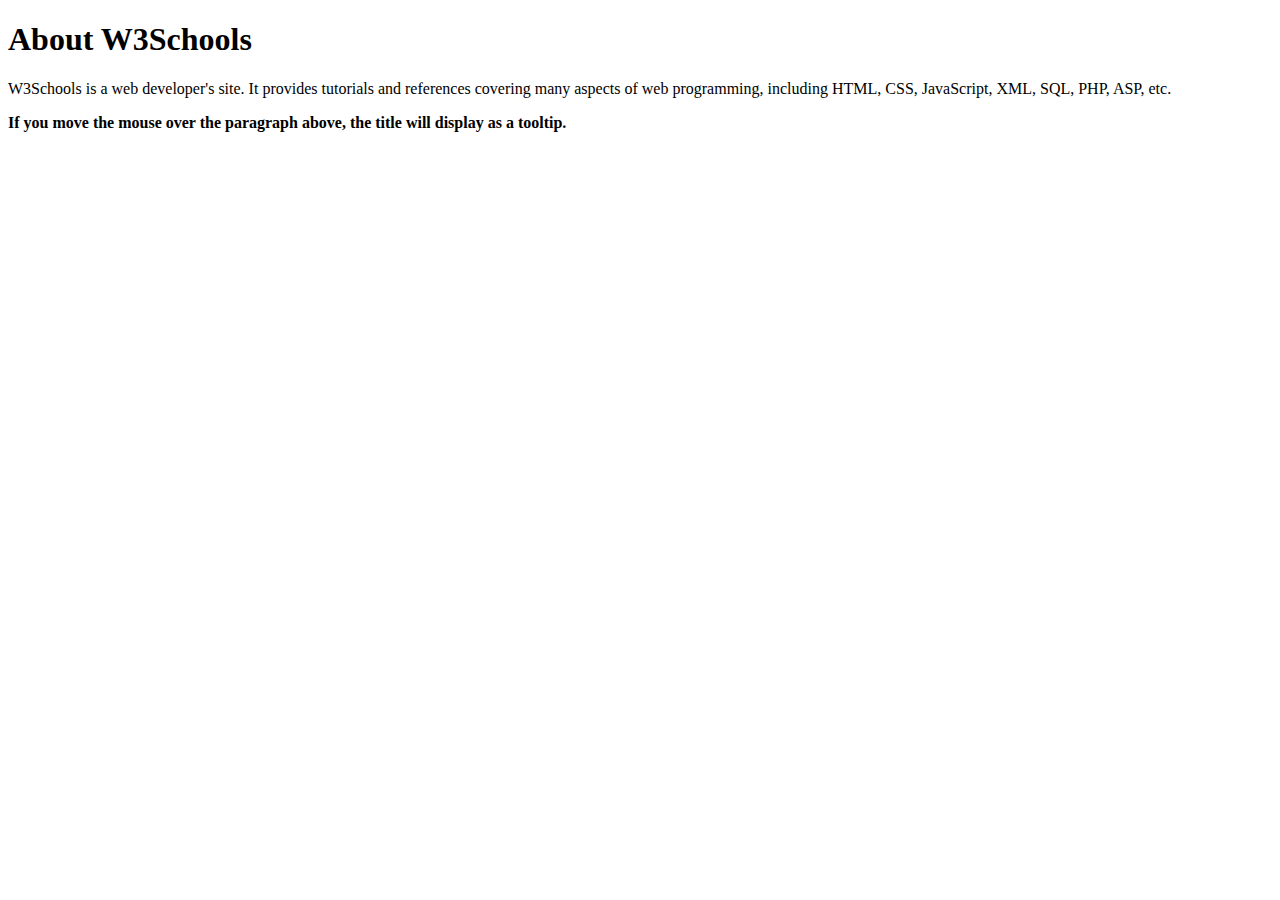
==== src/main/webapp/index.html @ 938dbd83 "first commit" ====
<!DOCTYPE html>
<html>
<body>

<h1>About W3Schools</h1>

<p title="About W3Schools">
W3Schools is a web developer's site.
It provides tutorials and references covering
many aspects of web programming,
including HTML, CSS, JavaScript, XML, SQL, PHP, ASP, etc.
</p>

<p><b>
If you move the mouse over the paragraph above,
the title will display as a tooltip.
</b></p>

</body>
</html>
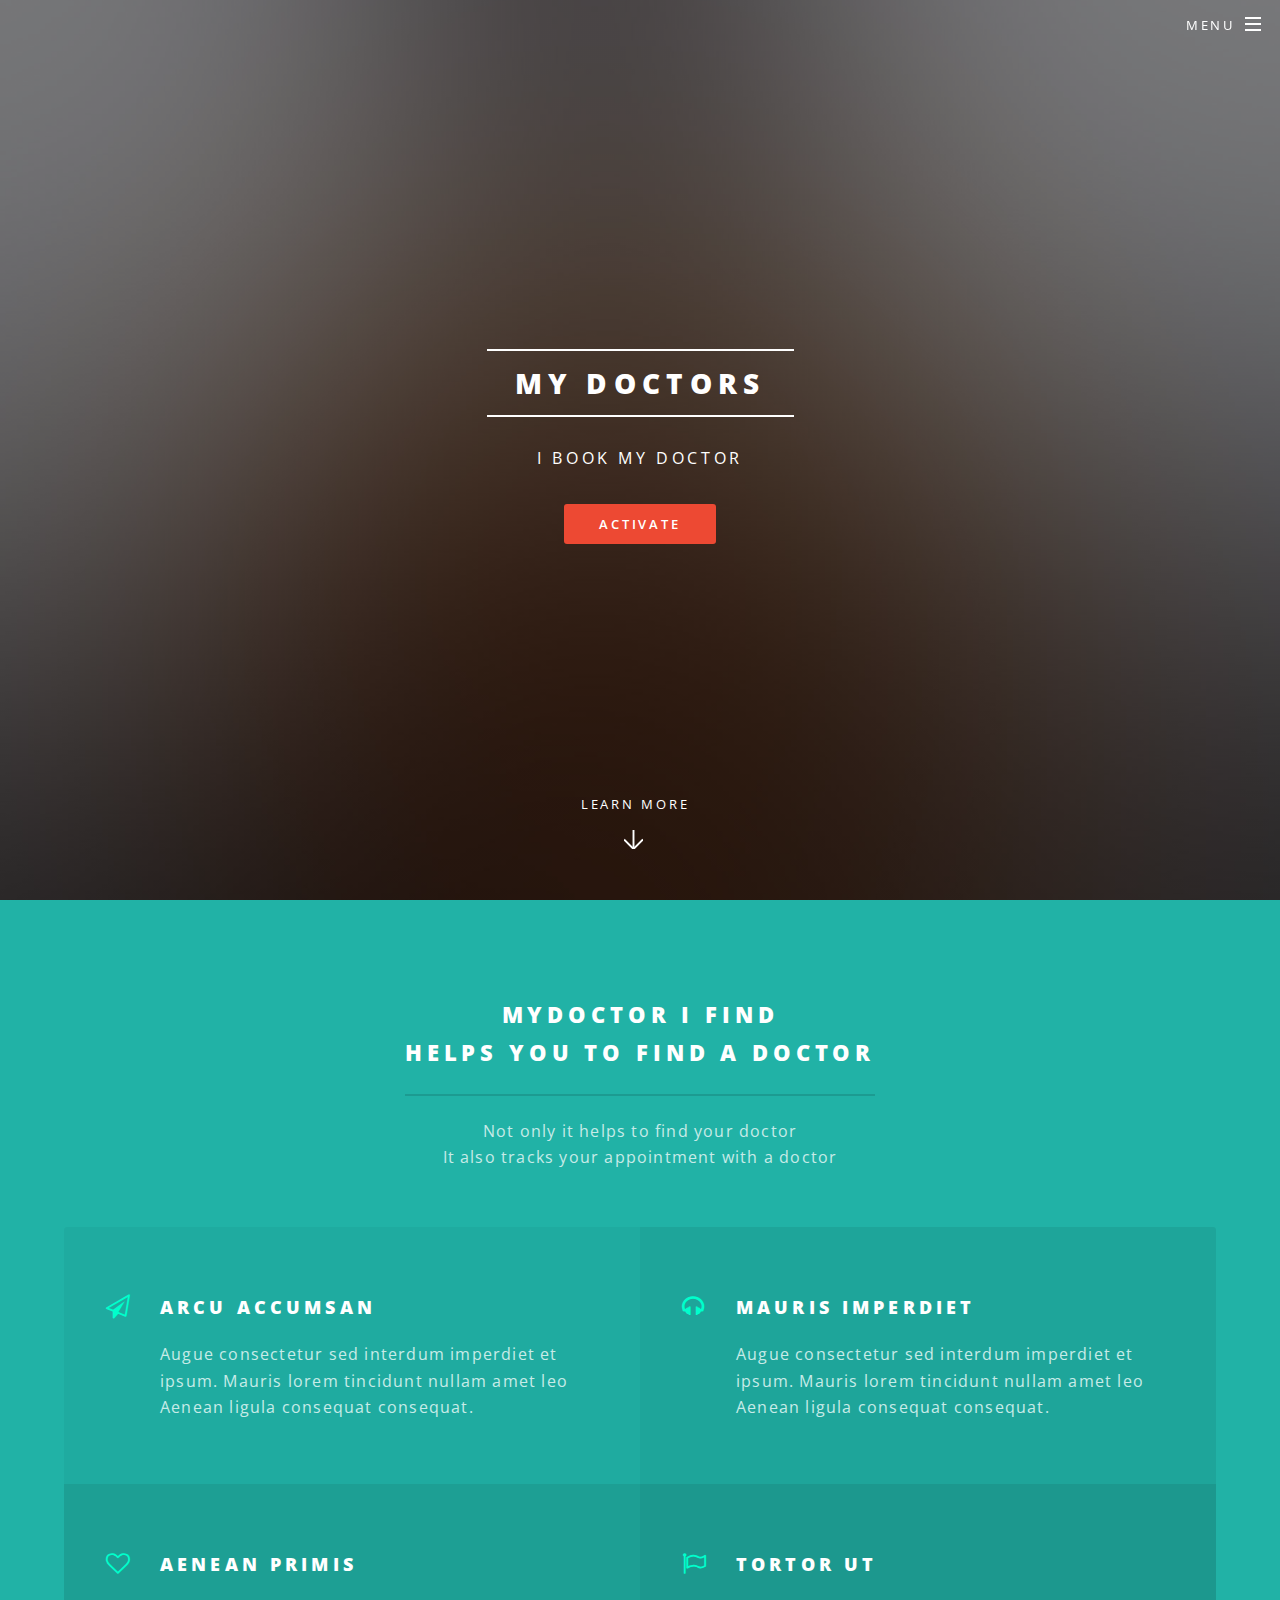
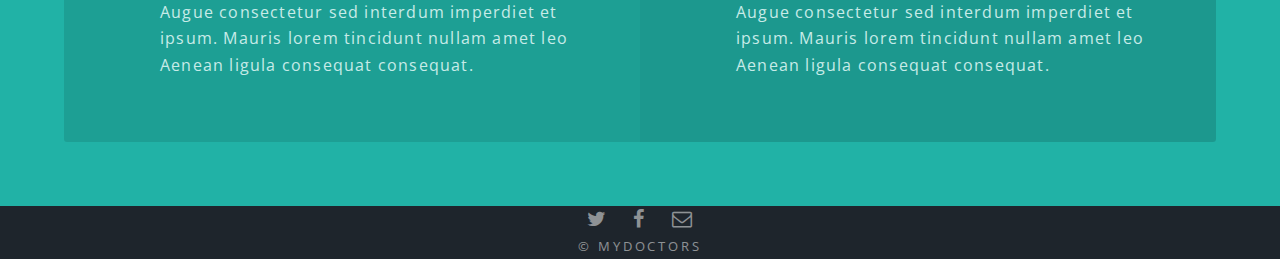
==== commit 202319b3: "new branch with static material" ====
--- a/src/main/webapp/index.html
+++ b/src/main/webapp/index.html
@@ -1,20 +1,110 @@
-<!DOCTYPE html>
+<!DOCTYPE HTML>
+<!--
+	Spectral by HTML5 UP
+	html5up.net | @n33co
+	Free for personal and commercial use under the CCA 3.0 license (html5up.net/license)
+-->
 <html>
-<body>
+	<head>
+		<title>My Doctor</title>
+		<meta charset="utf-8" />
+		<meta name="viewport" content="width=device-width, initial-scale=1" />
+		<!--[if lte IE 8]><script src="assets/js/ie/html5shiv.js"></script><![endif]-->
+		<link rel="stylesheet" href="assets/css/main.css" />
+		<!--[if lte IE 8]><link rel="stylesheet" href="assets/css/ie8.css" /><![endif]-->
+		<!--[if lte IE 9]><link rel="stylesheet" href="assets/css/ie9.css" /><![endif]-->
+	</head>
+	<body class="landing">
 
-<h1>About W3Schools</h1>
+		<!-- Page Wrapper -->
+			<div id="page-wrapper">
 
-<p title="About W3Schools">
-W3Schools is a web developer's site.
-It provides tutorials and references covering
-many aspects of web programming,
-including HTML, CSS, JavaScript, XML, SQL, PHP, ASP, etc.
-</p>
+				<!-- Header -->
+					<header id="header" class="alt">
+						<h1><a href="index.html">My Doctors</a></h1>
+						<nav id="nav">
+							<ul>
+								<li class="special">
+									<a href="#menu" class="menuToggle"><span>Menu</span></a>
+									<div id="menu">
+										<ul>
+											<li><a href="index.html">Home</a></li>
+											<li><a href="generic.html">Generic</a></li>
+											<li><a href="elements.html">Elements</a></li>
+											<li><a href="signup.html">Sign Up</a></li>
+											<li><a href="#">Log In</a></li>
+										</ul>
+									</div>
+								</li>
+							</ul>
+						</nav>
+					</header>
 
-<p><b>
-If you move the mouse over the paragraph above,
-the title will display as a tooltip.
-</b></p>
+				<!-- Banner -->
+					<section id="banner">
+						<div class="inner">
+							<h2>My Doctors</h2>
+							<p>I Book my doctor<br/>
+							</p>
+							<ul class="actions">
+								<li><a href="#" class="button special">Activate</a></li>
+							</ul>
+						</div>
+						<a href="#one" class="more scrolly">Learn More</a>
+					</section>
 
-</body>
+				<!-- One -->
+					<section id="one" class="wrapper style1 special">
+						<div class="inner">
+							<header class="major">
+								<h2>MyDoctor I find<br />
+								Helps you to find a doctor</h2>
+								<p>Not only it helps to find your doctor<br />
+								It also tracks your appointment with a doctor</p>
+							</header>
+							<ul class="features">
+								<li class="icon fa-paper-plane-o">
+									<h3>Arcu accumsan</h3>
+									<p>Augue consectetur sed interdum imperdiet et ipsum. Mauris lorem tincidunt nullam amet leo Aenean ligula consequat consequat.</p>
+								</li>
+								<li class="icon fa-headphones">
+									<h3>Mauris Imperdiet</h3>
+									<p>Augue consectetur sed interdum imperdiet et ipsum. Mauris lorem tincidunt nullam amet leo Aenean ligula consequat consequat.</p>
+								</li>
+								<li class="icon fa-heart-o">
+									<h3>Aenean Primis</h3>
+									<p>Augue consectetur sed interdum imperdiet et ipsum. Mauris lorem tincidunt nullam amet leo Aenean ligula consequat consequat.</p>
+								</li>
+								<li class="icon fa-flag-o">
+									<h3>Tortor Ut</h3>
+									<p>Augue consectetur sed interdum imperdiet et ipsum. Mauris lorem tincidunt nullam amet leo Aenean ligula consequat consequat.</p>
+								</li>
+							</ul>
+						</div>
+					</section>
+
+				<!-- Footer -->
+					<footer id="footer">
+						<ul class="icons">
+							<li><a href="#" class="icon fa-twitter"><span class="label">Twitter</span></a></li>
+							<li><a href="#" class="icon fa-facebook"><span class="label">Facebook</span></a></li>
+							<li><a href="#" class="icon fa-envelope-o"><span class="label">Email</span></a></li>
+						</ul>
+						<ul class="copyright">
+							<li>&copy; MyDoctors</li>
+						</ul>
+					</footer>
+
+			</div>
+
+		<!-- Scripts -->
+			<script src="assets/js/jquery.min.js"></script>
+			<script src="assets/js/jquery.scrollex.min.js"></script>
+			<script src="assets/js/jquery.scrolly.min.js"></script>
+			<script src="assets/js/skel.min.js"></script>
+			<script src="assets/js/util.js"></script>
+			<!--[if lte IE 8]><script src="assets/js/ie/respond.min.js"></script><![endif]-->
+			<script src="assets/js/main.js"></script>
+
+	</body>
 </html>--- a/src/main/webapp/assets/css/main.css
+++ b/src/main/webapp/assets/css/main.css
@@ -0,0 +1,3814 @@
+@import url(font-awesome.min.css);
+@import url("http://fonts.googleapis.com/css?family=Open+Sans:400,400italic,600,600italic,800,800italic");
+
+/*
+	Spectral by HTML5 UP
+	html5up.net | @n33co
+	Free for personal and commercial use under the CCA 3.0 license (html5up.net/license)
+*/
+
+/* Reset */
+
+	html, body, div, span, applet, object, iframe, h1, h2, h3, h4, h5, h6, p, blockquote, pre, a, abbr, acronym, address, big, cite, code, del, dfn, em, img, ins, kbd, q, s, samp, small, strike, strong, sub, sup, tt, var, b, u, i, center, dl, dt, dd, ol, ul, li, fieldset, form, label, legend, table, caption, tbody, tfoot, thead, tr, th, td, article, aside, canvas, details, embed, figure, figcaption, footer, header, hgroup, menu, nav, output, ruby, section, summary, time, mark, audio, video {
+		margin: 0;
+		padding: 0;
+		border: 0;
+		font-size: 100%;
+		font: inherit;
+		vertical-align: baseline;
+	}
+
+	article, aside, details, figcaption, figure, footer, header, hgroup, menu, nav, section {
+		display: block;
+	}
+
+	body {
+		line-height: 1;
+	}
+
+	ol, ul {
+		list-style: none;
+	}
+
+	blockquote, q {
+		quotes: none;
+	}
+
+	blockquote:before, blockquote:after, q:before, q:after {
+		content: '';
+		content: none;
+	}
+
+	table {
+		border-collapse: collapse;
+		border-spacing: 0;
+	}
+
+	body {
+		-webkit-text-size-adjust: none;
+	}
+
+/* Box Model */
+
+	*, *:before, *:after {
+		-moz-box-sizing: border-box;
+		-webkit-box-sizing: border-box;
+		box-sizing: border-box;
+	}
+
+/* Grid */
+
+	.row {
+		border-bottom: solid 1px transparent;
+		-moz-box-sizing: border-box;
+		-webkit-box-sizing: border-box;
+		box-sizing: border-box;
+	}
+
+	.row > * {
+		float: left;
+		-moz-box-sizing: border-box;
+		-webkit-box-sizing: border-box;
+		box-sizing: border-box;
+	}
+
+	.row:after, .row:before {
+		content: '';
+		display: block;
+		clear: both;
+		height: 0;
+	}
+
+	.row.uniform > * > :first-child {
+		margin-top: 0;
+	}
+
+	.row.uniform > * > :last-child {
+		margin-bottom: 0;
+	}
+
+	.row.\30 \25 > * {
+		padding: 0 0 0 0em;
+	}
+
+	.row.\30 \25 {
+		margin: 0 0 -1px 0em;
+	}
+
+	.row.uniform.\30 \25 > * {
+		padding: 0em 0 0 0em;
+	}
+
+	.row.uniform.\30 \25 {
+		margin: 0em 0 -1px 0em;
+	}
+
+	.row > * {
+		padding: 0 0 0 1.5em;
+	}
+
+	.row {
+		margin: 0 0 -1px -1.5em;
+	}
+
+	.row.uniform > * {
+		padding: 1.5em 0 0 1.5em;
+	}
+
+	.row.uniform {
+		margin: -1.5em 0 -1px -1.5em;
+	}
+
+	.row.\32 00\25 > * {
+		padding: 0 0 0 3em;
+	}
+
+	.row.\32 00\25 {
+		margin: 0 0 -1px -3em;
+	}
+
+	.row.uniform.\32 00\25 > * {
+		padding: 3em 0 0 3em;
+	}
+
+	.row.uniform.\32 00\25 {
+		margin: -3em 0 -1px -3em;
+	}
+
+	.row.\31 50\25 > * {
+		padding: 0 0 0 2.25em;
+	}
+
+	.row.\31 50\25 {
+		margin: 0 0 -1px -2.25em;
+	}
+
+	.row.uniform.\31 50\25 > * {
+		padding: 2.25em 0 0 2.25em;
+	}
+
+	.row.uniform.\31 50\25 {
+		margin: -2.25em 0 -1px -2.25em;
+	}
+
+	.row.\35 0\25 > * {
+		padding: 0 0 0 0.75em;
+	}
+
+	.row.\35 0\25 {
+		margin: 0 0 -1px -0.75em;
+	}
+
+	.row.uniform.\35 0\25 > * {
+		padding: 0.75em 0 0 0.75em;
+	}
+
+	.row.uniform.\35 0\25 {
+		margin: -0.75em 0 -1px -0.75em;
+	}
+
+	.row.\32 5\25 > * {
+		padding: 0 0 0 0.375em;
+	}
+
+	.row.\32 5\25 {
+		margin: 0 0 -1px -0.375em;
+	}
+
+	.row.uniform.\32 5\25 > * {
+		padding: 0.375em 0 0 0.375em;
+	}
+
+	.row.uniform.\32 5\25 {
+		margin: -0.375em 0 -1px -0.375em;
+	}
+
+	.\31 2u, .\31 2u\24 {
+		width: 100%;
+		clear: none;
+		margin-left: 0;
+	}
+
+	.\31 1u, .\31 1u\24 {
+		width: 91.6666666667%;
+		clear: none;
+		margin-left: 0;
+	}
+
+	.\31 0u, .\31 0u\24 {
+		width: 83.3333333333%;
+		clear: none;
+		margin-left: 0;
+	}
+
+	.\39 u, .\39 u\24 {
+		width: 75%;
+		clear: none;
+		margin-left: 0;
+	}
+
+	.\38 u, .\38 u\24 {
+		width: 66.6666666667%;
+		clear: none;
+		margin-left: 0;
+	}
+
+	.\37 u, .\37 u\24 {
+		width: 58.3333333333%;
+		clear: none;
+		margin-left: 0;
+	}
+
+	.\36 u, .\36 u\24 {
+		width: 50%;
+		clear: none;
+		margin-left: 0;
+	}
+
+	.\35 u, .\35 u\24 {
+		width: 41.6666666667%;
+		clear: none;
+		margin-left: 0;
+	}
+
+	.\34 u, .\34 u\24 {
+		width: 33.3333333333%;
+		clear: none;
+		margin-left: 0;
+	}
+
+	.\33 u, .\33 u\24 {
+		width: 25%;
+		clear: none;
+		margin-left: 0;
+	}
+
+	.\32 u, .\32 u\24 {
+		width: 16.6666666667%;
+		clear: none;
+		margin-left: 0;
+	}
+
+	.\31 u, .\31 u\24 {
+		width: 8.3333333333%;
+		clear: none;
+		margin-left: 0;
+	}
+
+	.\31 2u\24 + *,
+	.\31 1u\24 + *,
+	.\31 0u\24 + *,
+	.\39 u\24 + *,
+	.\38 u\24 + *,
+	.\37 u\24 + *,
+	.\36 u\24 + *,
+	.\35 u\24 + *,
+	.\34 u\24 + *,
+	.\33 u\24 + *,
+	.\32 u\24 + *,
+	.\31 u\24 + * {
+		clear: left;
+	}
+
+	.\-11u {
+		margin-left: 91.66667%;
+	}
+
+	.\-10u {
+		margin-left: 83.33333%;
+	}
+
+	.\-9u {
+		margin-left: 75%;
+	}
+
+	.\-8u {
+		margin-left: 66.66667%;
+	}
+
+	.\-7u {
+		margin-left: 58.33333%;
+	}
+
+	.\-6u {
+		margin-left: 50%;
+	}
+
+	.\-5u {
+		margin-left: 41.66667%;
+	}
+
+	.\-4u {
+		margin-left: 33.33333%;
+	}
+
+	.\-3u {
+		margin-left: 25%;
+	}
+
+	.\-2u {
+		margin-left: 16.66667%;
+	}
+
+	.\-1u {
+		margin-left: 8.33333%;
+	}
+
+	@media screen and (max-width: 1680px) {
+
+		.row > * {
+			padding: 0 0 0 1.5em;
+		}
+
+		.row {
+			margin: 0 0 -1px -1.5em;
+		}
+
+		.row.uniform > * {
+			padding: 1.5em 0 0 1.5em;
+		}
+
+		.row.uniform {
+			margin: -1.5em 0 -1px -1.5em;
+		}
+
+		.row.\32 00\25 > * {
+			padding: 0 0 0 3em;
+		}
+
+		.row.\32 00\25 {
+			margin: 0 0 -1px -3em;
+		}
+
+		.row.uniform.\32 00\25 > * {
+			padding: 3em 0 0 3em;
+		}
+
+		.row.uniform.\32 00\25 {
+			margin: -3em 0 -1px -3em;
+		}
+
+		.row.\31 50\25 > * {
+			padding: 0 0 0 2.25em;
+		}
+
+		.row.\31 50\25 {
+			margin: 0 0 -1px -2.25em;
+		}
+
+		.row.uniform.\31 50\25 > * {
+			padding: 2.25em 0 0 2.25em;
+		}
+
+		.row.uniform.\31 50\25 {
+			margin: -2.25em 0 -1px -2.25em;
+		}
+
+		.row.\35 0\25 > * {
+			padding: 0 0 0 0.75em;
+		}
+
+		.row.\35 0\25 {
+			margin: 0 0 -1px -0.75em;
+		}
+
+		.row.uniform.\35 0\25 > * {
+			padding: 0.75em 0 0 0.75em;
+		}
+
+		.row.uniform.\35 0\25 {
+			margin: -0.75em 0 -1px -0.75em;
+		}
+
+		.row.\32 5\25 > * {
+			padding: 0 0 0 0.375em;
+		}
+
+		.row.\32 5\25 {
+			margin: 0 0 -1px -0.375em;
+		}
+
+		.row.uniform.\32 5\25 > * {
+			padding: 0.375em 0 0 0.375em;
+		}
+
+		.row.uniform.\32 5\25 {
+			margin: -0.375em 0 -1px -0.375em;
+		}
+
+		.\31 2u\28xlarge\29, .\31 2u\24\28xlarge\29 {
+			width: 100%;
+			clear: none;
+			margin-left: 0;
+		}
+
+		.\31 1u\28xlarge\29, .\31 1u\24\28xlarge\29 {
+			width: 91.6666666667%;
+			clear: none;
+			margin-left: 0;
+		}
+
+		.\31 0u\28xlarge\29, .\31 0u\24\28xlarge\29 {
+			width: 83.3333333333%;
+			clear: none;
+			margin-left: 0;
+		}
+
+		.\39 u\28xlarge\29, .\39 u\24\28xlarge\29 {
+			width: 75%;
+			clear: none;
+			margin-left: 0;
+		}
+
+		.\38 u\28xlarge\29, .\38 u\24\28xlarge\29 {
+			width: 66.6666666667%;
+			clear: none;
+			margin-left: 0;
+		}
+
+		.\37 u\28xlarge\29, .\37 u\24\28xlarge\29 {
+			width: 58.3333333333%;
+			clear: none;
+			margin-left: 0;
+		}
+
+		.\36 u\28xlarge\29, .\36 u\24\28xlarge\29 {
+			width: 50%;
+			clear: none;
+			margin-left: 0;
+		}
+
+		.\35 u\28xlarge\29, .\35 u\24\28xlarge\29 {
+			width: 41.6666666667%;
+			clear: none;
+			margin-left: 0;
+		}
+
+		.\34 u\28xlarge\29, .\34 u\24\28xlarge\29 {
+			width: 33.3333333333%;
+			clear: none;
+			margin-left: 0;
+		}
+
+		.\33 u\28xlarge\29, .\33 u\24\28xlarge\29 {
+			width: 25%;
+			clear: none;
+			margin-left: 0;
+		}
+
+		.\32 u\28xlarge\29, .\32 u\24\28xlarge\29 {
+			width: 16.6666666667%;
+			clear: none;
+			margin-left: 0;
+		}
+
+		.\31 u\28xlarge\29, .\31 u\24\28xlarge\29 {
+			width: 8.3333333333%;
+			clear: none;
+			margin-left: 0;
+		}
+
+		.\31 2u\24\28xlarge\29 + *,
+		.\31 1u\24\28xlarge\29 + *,
+		.\31 0u\24\28xlarge\29 + *,
+		.\39 u\24\28xlarge\29 + *,
+		.\38 u\24\28xlarge\29 + *,
+		.\37 u\24\28xlarge\29 + *,
+		.\36 u\24\28xlarge\29 + *,
+		.\35 u\24\28xlarge\29 + *,
+		.\34 u\24\28xlarge\29 + *,
+		.\33 u\24\28xlarge\29 + *,
+		.\32 u\24\28xlarge\29 + *,
+		.\31 u\24\28xlarge\29 + * {
+			clear: left;
+		}
+
+		.\-11u\28xlarge\29 {
+			margin-left: 91.66667%;
+		}
+
+		.\-10u\28xlarge\29 {
+			margin-left: 83.33333%;
+		}
+
+		.\-9u\28xlarge\29 {
+			margin-left: 75%;
+		}
+
+		.\-8u\28xlarge\29 {
+			margin-left: 66.66667%;
+		}
+
+		.\-7u\28xlarge\29 {
+			margin-left: 58.33333%;
+		}
+
+		.\-6u\28xlarge\29 {
+			margin-left: 50%;
+		}
+
+		.\-5u\28xlarge\29 {
+			margin-left: 41.66667%;
+		}
+
+		.\-4u\28xlarge\29 {
+			margin-left: 33.33333%;
+		}
+
+		.\-3u\28xlarge\29 {
+			margin-left: 25%;
+		}
+
+		.\-2u\28xlarge\29 {
+			margin-left: 16.66667%;
+		}
+
+		.\-1u\28xlarge\29 {
+			margin-left: 8.33333%;
+		}
+
+	}
+
+	@media screen and (max-width: 1280px) {
+
+		.row > * {
+			padding: 0 0 0 1.5em;
+		}
+
+		.row {
+			margin: 0 0 -1px -1.5em;
+		}
+
+		.row.uniform > * {
+			padding: 1.5em 0 0 1.5em;
+		}
+
+		.row.uniform {
+			margin: -1.5em 0 -1px -1.5em;
+		}
+
+		.row.\32 00\25 > * {
+			padding: 0 0 0 3em;
+		}
+
+		.row.\32 00\25 {
+			margin: 0 0 -1px -3em;
+		}
+
+		.row.uniform.\32 00\25 > * {
+			padding: 3em 0 0 3em;
+		}
+
+		.row.uniform.\32 00\25 {
+			margin: -3em 0 -1px -3em;
+		}
+
+		.row.\31 50\25 > * {
+			padding: 0 0 0 2.25em;
+		}
+
+		.row.\31 50\25 {
+			margin: 0 0 -1px -2.25em;
+		}
+
+		.row.uniform.\31 50\25 > * {
+			padding: 2.25em 0 0 2.25em;
+		}
+
+		.row.uniform.\31 50\25 {
+			margin: -2.25em 0 -1px -2.25em;
+		}
+
+		.row.\35 0\25 > * {
+			padding: 0 0 0 0.75em;
+		}
+
+		.row.\35 0\25 {
+			margin: 0 0 -1px -0.75em;
+		}
+
+		.row.uniform.\35 0\25 > * {
+			padding: 0.75em 0 0 0.75em;
+		}
+
+		.row.uniform.\35 0\25 {
+			margin: -0.75em 0 -1px -0.75em;
+		}
+
+		.row.\32 5\25 > * {
+			padding: 0 0 0 0.375em;
+		}
+
+		.row.\32 5\25 {
+			margin: 0 0 -1px -0.375em;
+		}
+
+		.row.uniform.\32 5\25 > * {
+			padding: 0.375em 0 0 0.375em;
+		}
+
+		.row.uniform.\32 5\25 {
+			margin: -0.375em 0 -1px -0.375em;
+		}
+
+		.\31 2u\28large\29, .\31 2u\24\28large\29 {
+			width: 100%;
+			clear: none;
+			margin-left: 0;
+		}
+
+		.\31 1u\28large\29, .\31 1u\24\28large\29 {
+			width: 91.6666666667%;
+			clear: none;
+			margin-left: 0;
+		}
+
+		.\31 0u\28large\29, .\31 0u\24\28large\29 {
+			width: 83.3333333333%;
+			clear: none;
+			margin-left: 0;
+		}
+
+		.\39 u\28large\29, .\39 u\24\28large\29 {
+			width: 75%;
+			clear: none;
+			margin-left: 0;
+		}
+
+		.\38 u\28large\29, .\38 u\24\28large\29 {
+			width: 66.6666666667%;
+			clear: none;
+			margin-left: 0;
+		}
+
+		.\37 u\28large\29, .\37 u\24\28large\29 {
+			width: 58.3333333333%;
+			clear: none;
+			margin-left: 0;
+		}
+
+		.\36 u\28large\29, .\36 u\24\28large\29 {
+			width: 50%;
+			clear: none;
+			margin-left: 0;
+		}
+
+		.\35 u\28large\29, .\35 u\24\28large\29 {
+			width: 41.6666666667%;
+			clear: none;
+			margin-left: 0;
+		}
+
+		.\34 u\28large\29, .\34 u\24\28large\29 {
+			width: 33.3333333333%;
+			clear: none;
+			margin-left: 0;
+		}
+
+		.\33 u\28large\29, .\33 u\24\28large\29 {
+			width: 25%;
+			clear: none;
+			margin-left: 0;
+		}
+
+		.\32 u\28large\29, .\32 u\24\28large\29 {
+			width: 16.6666666667%;
+			clear: none;
+			margin-left: 0;
+		}
+
+		.\31 u\28large\29, .\31 u\24\28large\29 {
+			width: 8.3333333333%;
+			clear: none;
+			margin-left: 0;
+		}
+
+		.\31 2u\24\28large\29 + *,
+		.\31 1u\24\28large\29 + *,
+		.\31 0u\24\28large\29 + *,
+		.\39 u\24\28large\29 + *,
+		.\38 u\24\28large\29 + *,
+		.\37 u\24\28large\29 + *,
+		.\36 u\24\28large\29 + *,
+		.\35 u\24\28large\29 + *,
+		.\34 u\24\28large\29 + *,
+		.\33 u\24\28large\29 + *,
+		.\32 u\24\28large\29 + *,
+		.\31 u\24\28large\29 + * {
+			clear: left;
+		}
+
+		.\-11u\28large\29 {
+			margin-left: 91.66667%;
+		}
+
+		.\-10u\28large\29 {
+			margin-left: 83.33333%;
+		}
+
+		.\-9u\28large\29 {
+			margin-left: 75%;
+		}
+
+		.\-8u\28large\29 {
+			margin-left: 66.66667%;
+		}
+
+		.\-7u\28large\29 {
+			margin-left: 58.33333%;
+		}
+
+		.\-6u\28large\29 {
+			margin-left: 50%;
+		}
+
+		.\-5u\28large\29 {
+			margin-left: 41.66667%;
+		}
+
+		.\-4u\28large\29 {
+			margin-left: 33.33333%;
+		}
+
+		.\-3u\28large\29 {
+			margin-left: 25%;
+		}
+
+		.\-2u\28large\29 {
+			margin-left: 16.66667%;
+		}
+
+		.\-1u\28large\29 {
+			margin-left: 8.33333%;
+		}
+
+	}
+
+	@media screen and (max-width: 980px) {
+
+		.row > * {
+			padding: 0 0 0 1.5em;
+		}
+
+		.row {
+			margin: 0 0 -1px -1.5em;
+		}
+
+		.row.uniform > * {
+			padding: 1.5em 0 0 1.5em;
+		}
+
+		.row.uniform {
+			margin: -1.5em 0 -1px -1.5em;
+		}
+
+		.row.\32 00\25 > * {
+			padding: 0 0 0 3em;
+		}
+
+		.row.\32 00\25 {
+			margin: 0 0 -1px -3em;
+		}
+
+		.row.uniform.\32 00\25 > * {
+			padding: 3em 0 0 3em;
+		}
+
+		.row.uniform.\32 00\25 {
+			margin: -3em 0 -1px -3em;
+		}
+
+		.row.\31 50\25 > * {
+			padding: 0 0 0 2.25em;
+		}
+
+		.row.\31 50\25 {
+			margin: 0 0 -1px -2.25em;
+		}
+
+		.row.uniform.\31 50\25 > * {
+			padding: 2.25em 0 0 2.25em;
+		}
+
+		.row.uniform.\31 50\25 {
+			margin: -2.25em 0 -1px -2.25em;
+		}
+
+		.row.\35 0\25 > * {
+			padding: 0 0 0 0.75em;
+		}
+
+		.row.\35 0\25 {
+			margin: 0 0 -1px -0.75em;
+		}
+
+		.row.uniform.\35 0\25 > * {
+			padding: 0.75em 0 0 0.75em;
+		}
+
+		.row.uniform.\35 0\25 {
+			margin: -0.75em 0 -1px -0.75em;
+		}
+
+		.row.\32 5\25 > * {
+			padding: 0 0 0 0.375em;
+		}
+
+		.row.\32 5\25 {
+			margin: 0 0 -1px -0.375em;
+		}
+
+		.row.uniform.\32 5\25 > * {
+			padding: 0.375em 0 0 0.375em;
+		}
+
+		.row.uniform.\32 5\25 {
+			margin: -0.375em 0 -1px -0.375em;
+		}
+
+		.\31 2u\28medium\29, .\31 2u\24\28medium\29 {
+			width: 100%;
+			clear: none;
+			margin-left: 0;
+		}
+
+		.\31 1u\28medium\29, .\31 1u\24\28medium\29 {
+			width: 91.6666666667%;
+			clear: none;
+			margin-left: 0;
+		}
+
+		.\31 0u\28medium\29, .\31 0u\24\28medium\29 {
+			width: 83.3333333333%;
+			clear: none;
+			margin-left: 0;
+		}
+
+		.\39 u\28medium\29, .\39 u\24\28medium\29 {
+			width: 75%;
+			clear: none;
+			margin-left: 0;
+		}
+
+		.\38 u\28medium\29, .\38 u\24\28medium\29 {
+			width: 66.6666666667%;
+			clear: none;
+			margin-left: 0;
+		}
+
+		.\37 u\28medium\29, .\37 u\24\28medium\29 {
+			width: 58.3333333333%;
+			clear: none;
+			margin-left: 0;
+		}
+
+		.\36 u\28medium\29, .\36 u\24\28medium\29 {
+			width: 50%;
+			clear: none;
+			margin-left: 0;
+		}
+
+		.\35 u\28medium\29, .\35 u\24\28medium\29 {
+			width: 41.6666666667%;
+			clear: none;
+			margin-left: 0;
+		}
+
+		.\34 u\28medium\29, .\34 u\24\28medium\29 {
+			width: 33.3333333333%;
+			clear: none;
+			margin-left: 0;
+		}
+
+		.\33 u\28medium\29, .\33 u\24\28medium\29 {
+			width: 25%;
+			clear: none;
+			margin-left: 0;
+		}
+
+		.\32 u\28medium\29, .\32 u\24\28medium\29 {
+			width: 16.6666666667%;
+			clear: none;
+			margin-left: 0;
+		}
+
+		.\31 u\28medium\29, .\31 u\24\28medium\29 {
+			width: 8.3333333333%;
+			clear: none;
+			margin-left: 0;
+		}
+
+		.\31 2u\24\28medium\29 + *,
+		.\31 1u\24\28medium\29 + *,
+		.\31 0u\24\28medium\29 + *,
+		.\39 u\24\28medium\29 + *,
+		.\38 u\24\28medium\29 + *,
+		.\37 u\24\28medium\29 + *,
+		.\36 u\24\28medium\29 + *,
+		.\35 u\24\28medium\29 + *,
+		.\34 u\24\28medium\29 + *,
+		.\33 u\24\28medium\29 + *,
+		.\32 u\24\28medium\29 + *,
+		.\31 u\24\28medium\29 + * {
+			clear: left;
+		}
+
+		.\-11u\28medium\29 {
+			margin-left: 91.66667%;
+		}
+
+		.\-10u\28medium\29 {
+			margin-left: 83.33333%;
+		}
+
+		.\-9u\28medium\29 {
+			margin-left: 75%;
+		}
+
+		.\-8u\28medium\29 {
+			margin-left: 66.66667%;
+		}
+
+		.\-7u\28medium\29 {
+			margin-left: 58.33333%;
+		}
+
+		.\-6u\28medium\29 {
+			margin-left: 50%;
+		}
+
+		.\-5u\28medium\29 {
+			margin-left: 41.66667%;
+		}
+
+		.\-4u\28medium\29 {
+			margin-left: 33.33333%;
+		}
+
+		.\-3u\28medium\29 {
+			margin-left: 25%;
+		}
+
+		.\-2u\28medium\29 {
+			margin-left: 16.66667%;
+		}
+
+		.\-1u\28medium\29 {
+			margin-left: 8.33333%;
+		}
+
+	}
+
+	@media screen and (max-width: 736px) {
+
+		.row > * {
+			padding: 0 0 0 1.5em;
+		}
+
+		.row {
+			margin: 0 0 -1px -1.5em;
+		}
+
+		.row.uniform > * {
+			padding: 1.5em 0 0 1.5em;
+		}
+
+		.row.uniform {
+			margin: -1.5em 0 -1px -1.5em;
+		}
+
+		.row.\32 00\25 > * {
+			padding: 0 0 0 3em;
+		}
+
+		.row.\32 00\25 {
+			margin: 0 0 -1px -3em;
+		}
+
+		.row.uniform.\32 00\25 > * {
+			padding: 3em 0 0 3em;
+		}
+
+		.row.uniform.\32 00\25 {
+			margin: -3em 0 -1px -3em;
+		}
+
+		.row.\31 50\25 > * {
+			padding: 0 0 0 2.25em;
+		}
+
+		.row.\31 50\25 {
+			margin: 0 0 -1px -2.25em;
+		}
+
+		.row.uniform.\31 50\25 > * {
+			padding: 2.25em 0 0 2.25em;
+		}
+
+		.row.uniform.\31 50\25 {
+			margin: -2.25em 0 -1px -2.25em;
+		}
+
+		.row.\35 0\25 > * {
+			padding: 0 0 0 0.75em;
+		}
+
+		.row.\35 0\25 {
+			margin: 0 0 -1px -0.75em;
+		}
+
+		.row.uniform.\35 0\25 > * {
+			padding: 0.75em 0 0 0.75em;
+		}
+
+		.row.uniform.\35 0\25 {
+			margin: -0.75em 0 -1px -0.75em;
+		}
+
+		.row.\32 5\25 > * {
+			padding: 0 0 0 0.375em;
+		}
+
+		.row.\32 5\25 {
+			margin: 0 0 -1px -0.375em;
+		}
+
+		.row.uniform.\32 5\25 > * {
+			padding: 0.375em 0 0 0.375em;
+		}
+
+		.row.uniform.\32 5\25 {
+			margin: -0.375em 0 -1px -0.375em;
+		}
+
+		.\31 2u\28small\29, .\31 2u\24\28small\29 {
+			width: 100%;
+			clear: none;
+			margin-left: 0;
+		}
+
+		.\31 1u\28small\29, .\31 1u\24\28small\29 {
+			width: 91.6666666667%;
+			clear: none;
+			margin-left: 0;
+		}
+
+		.\31 0u\28small\29, .\31 0u\24\28small\29 {
+			width: 83.3333333333%;
+			clear: none;
+			margin-left: 0;
+		}
+
+		.\39 u\28small\29, .\39 u\24\28small\29 {
+			width: 75%;
+			clear: none;
+			margin-left: 0;
+		}
+
+		.\38 u\28small\29, .\38 u\24\28small\29 {
+			width: 66.6666666667%;
+			clear: none;
+			margin-left: 0;
+		}
+
+		.\37 u\28small\29, .\37 u\24\28small\29 {
+			width: 58.3333333333%;
+			clear: none;
+			margin-left: 0;
+		}
+
+		.\36 u\28small\29, .\36 u\24\28small\29 {
+			width: 50%;
+			clear: none;
+			margin-left: 0;
+		}
+
+		.\35 u\28small\29, .\35 u\24\28small\29 {
+			width: 41.6666666667%;
+			clear: none;
+			margin-left: 0;
+		}
+
+		.\34 u\28small\29, .\34 u\24\28small\29 {
+			width: 33.3333333333%;
+			clear: none;
+			margin-left: 0;
+		}
+
+		.\33 u\28small\29, .\33 u\24\28small\29 {
+			width: 25%;
+			clear: none;
+			margin-left: 0;
+		}
+
+		.\32 u\28small\29, .\32 u\24\28small\29 {
+			width: 16.6666666667%;
+			clear: none;
+			margin-left: 0;
+		}
+
+		.\31 u\28small\29, .\31 u\24\28small\29 {
+			width: 8.3333333333%;
+			clear: none;
+			margin-left: 0;
+		}
+
+		.\31 2u\24\28small\29 + *,
+		.\31 1u\24\28small\29 + *,
+		.\31 0u\24\28small\29 + *,
+		.\39 u\24\28small\29 + *,
+		.\38 u\24\28small\29 + *,
+		.\37 u\24\28small\29 + *,
+		.\36 u\24\28small\29 + *,
+		.\35 u\24\28small\29 + *,
+		.\34 u\24\28small\29 + *,
+		.\33 u\24\28small\29 + *,
+		.\32 u\24\28small\29 + *,
+		.\31 u\24\28small\29 + * {
+			clear: left;
+		}
+
+		.\-11u\28small\29 {
+			margin-left: 91.66667%;
+		}
+
+		.\-10u\28small\29 {
+			margin-left: 83.33333%;
+		}
+
+		.\-9u\28small\29 {
+			margin-left: 75%;
+		}
+
+		.\-8u\28small\29 {
+			margin-left: 66.66667%;
+		}
+
+		.\-7u\28small\29 {
+			margin-left: 58.33333%;
+		}
+
+		.\-6u\28small\29 {
+			margin-left: 50%;
+		}
+
+		.\-5u\28small\29 {
+			margin-left: 41.66667%;
+		}
+
+		.\-4u\28small\29 {
+			margin-left: 33.33333%;
+		}
+
+		.\-3u\28small\29 {
+			margin-left: 25%;
+		}
+
+		.\-2u\28small\29 {
+			margin-left: 16.66667%;
+		}
+
+		.\-1u\28small\29 {
+			margin-left: 8.33333%;
+		}
+
+	}
+
+	@media screen and (max-width: 480px) {
+
+		.row > * {
+			padding: 0 0 0 1.5em;
+		}
+
+		.row {
+			margin: 0 0 -1px -1.5em;
+		}
+
+		.row.uniform > * {
+			padding: 1.5em 0 0 1.5em;
+		}
+
+		.row.uniform {
+			margin: -1.5em 0 -1px -1.5em;
+		}
+
+		.row.\32 00\25 > * {
+			padding: 0 0 0 3em;
+		}
+
+		.row.\32 00\25 {
+			margin: 0 0 -1px -3em;
+		}
+
+		.row.uniform.\32 00\25 > * {
+			padding: 3em 0 0 3em;
+		}
+
+		.row.uniform.\32 00\25 {
+			margin: -3em 0 -1px -3em;
+		}
+
+		.row.\31 50\25 > * {
+			padding: 0 0 0 2.25em;
+		}
+
+		.row.\31 50\25 {
+			margin: 0 0 -1px -2.25em;
+		}
+
+		.row.uniform.\31 50\25 > * {
+			padding: 2.25em 0 0 2.25em;
+		}
+
+		.row.uniform.\31 50\25 {
+			margin: -2.25em 0 -1px -2.25em;
+		}
+
+		.row.\35 0\25 > * {
+			padding: 0 0 0 0.75em;
+		}
+
+		.row.\35 0\25 {
+			margin: 0 0 -1px -0.75em;
+		}
+
+		.row.uniform.\35 0\25 > * {
+			padding: 0.75em 0 0 0.75em;
+		}
+
+		.row.uniform.\35 0\25 {
+			margin: -0.75em 0 -1px -0.75em;
+		}
+
+		.row.\32 5\25 > * {
+			padding: 0 0 0 0.375em;
+		}
+
+		.row.\32 5\25 {
+			margin: 0 0 -1px -0.375em;
+		}
+
+		.row.uniform.\32 5\25 > * {
+			padding: 0.375em 0 0 0.375em;
+		}
+
+		.row.uniform.\32 5\25 {
+			margin: -0.375em 0 -1px -0.375em;
+		}
+
+		.\31 2u\28xsmall\29, .\31 2u\24\28xsmall\29 {
+			width: 100%;
+			clear: none;
+			margin-left: 0;
+		}
+
+		.\31 1u\28xsmall\29, .\31 1u\24\28xsmall\29 {
+			width: 91.6666666667%;
+			clear: none;
+			margin-left: 0;
+		}
+
+		.\31 0u\28xsmall\29, .\31 0u\24\28xsmall\29 {
+			width: 83.3333333333%;
+			clear: none;
+			margin-left: 0;
+		}
+
+		.\39 u\28xsmall\29, .\39 u\24\28xsmall\29 {
+			width: 75%;
+			clear: none;
+			margin-left: 0;
+		}
+
+		.\38 u\28xsmall\29, .\38 u\24\28xsmall\29 {
+			width: 66.6666666667%;
+			clear: none;
+			margin-left: 0;
+		}
+
+		.\37 u\28xsmall\29, .\37 u\24\28xsmall\29 {
+			width: 58.3333333333%;
+			clear: none;
+			margin-left: 0;
+		}
+
+		.\36 u\28xsmall\29, .\36 u\24\28xsmall\29 {
+			width: 50%;
+			clear: none;
+			margin-left: 0;
+		}
+
+		.\35 u\28xsmall\29, .\35 u\24\28xsmall\29 {
+			width: 41.6666666667%;
+			clear: none;
+			margin-left: 0;
+		}
+
+		.\34 u\28xsmall\29, .\34 u\24\28xsmall\29 {
+			width: 33.3333333333%;
+			clear: none;
+			margin-left: 0;
+		}
+
+		.\33 u\28xsmall\29, .\33 u\24\28xsmall\29 {
+			width: 25%;
+			clear: none;
+			margin-left: 0;
+		}
+
+		.\32 u\28xsmall\29, .\32 u\24\28xsmall\29 {
+			width: 16.6666666667%;
+			clear: none;
+			margin-left: 0;
+		}
+
+		.\31 u\28xsmall\29, .\31 u\24\28xsmall\29 {
+			width: 8.3333333333%;
+			clear: none;
+			margin-left: 0;
+		}
+
+		.\31 2u\24\28xsmall\29 + *,
+		.\31 1u\24\28xsmall\29 + *,
+		.\31 0u\24\28xsmall\29 + *,
+		.\39 u\24\28xsmall\29 + *,
+		.\38 u\24\28xsmall\29 + *,
+		.\37 u\24\28xsmall\29 + *,
+		.\36 u\24\28xsmall\29 + *,
+		.\35 u\24\28xsmall\29 + *,
+		.\34 u\24\28xsmall\29 + *,
+		.\33 u\24\28xsmall\29 + *,
+		.\32 u\24\28xsmall\29 + *,
+		.\31 u\24\28xsmall\29 + * {
+			clear: left;
+		}
+
+		.\-11u\28xsmall\29 {
+			margin-left: 91.66667%;
+		}
+
+		.\-10u\28xsmall\29 {
+			margin-left: 83.33333%;
+		}
+
+		.\-9u\28xsmall\29 {
+			margin-left: 75%;
+		}
+
+		.\-8u\28xsmall\29 {
+			margin-left: 66.66667%;
+		}
+
+		.\-7u\28xsmall\29 {
+			margin-left: 58.33333%;
+		}
+
+		.\-6u\28xsmall\29 {
+			margin-left: 50%;
+		}
+
+		.\-5u\28xsmall\29 {
+			margin-left: 41.66667%;
+		}
+
+		.\-4u\28xsmall\29 {
+			margin-left: 33.33333%;
+		}
+
+		.\-3u\28xsmall\29 {
+			margin-left: 25%;
+		}
+
+		.\-2u\28xsmall\29 {
+			margin-left: 16.66667%;
+		}
+
+		.\-1u\28xsmall\29 {
+			margin-left: 8.33333%;
+		}
+
+	}
+
+/* Basic */
+
+	@-ms-viewport {
+		width: device-width;
+	}
+
+	body {
+		background: #2e3842;
+	}
+
+		body.is-loading *, body.is-loading *:before, body.is-loading *:after {
+			-moz-animation: none !important;
+			-webkit-animation: none !important;
+			-ms-animation: none !important;
+			animation: none !important;
+			-moz-transition: none !important;
+			-webkit-transition: none !important;
+			-ms-transition: none !important;
+			transition: none !important;
+		}
+
+	body, input, select, textarea {
+		color: #fff;
+		font-family: "Open Sans", Helvetica, sans-serif;
+		font-size: 15pt;
+		font-weight: 400;
+		letter-spacing: 0.075em;
+		line-height: 1.65em;
+	}
+
+		@media screen and (max-width: 1680px) {
+
+			body, input, select, textarea {
+				font-size: 13pt;
+			}
+
+		}
+
+		@media screen and (max-width: 1280px) {
+
+			body, input, select, textarea {
+				font-size: 12pt;
+			}
+
+		}
+
+		@media screen and (max-width: 736px) {
+
+			body, input, select, textarea {
+				font-size: 11pt;
+				letter-spacing: 0.0375em;
+			}
+
+		}
+
+	a {
+		-moz-transition: color 0.2s ease, border-bottom-color 0.2s ease;
+		-webkit-transition: color 0.2s ease, border-bottom-color 0.2s ease;
+		-ms-transition: color 0.2s ease, border-bottom-color 0.2s ease;
+		transition: color 0.2s ease, border-bottom-color 0.2s ease;
+		border-bottom: dotted 1px;
+		color: inherit;
+		text-decoration: none;
+	}
+
+		a:hover {
+			border-bottom-color: transparent;
+		}
+
+	strong, b {
+		color: #fff;
+		font-weight: 600;
+	}
+
+	em, i {
+		font-style: italic;
+	}
+
+	p {
+		margin: 0 0 2em 0;
+	}
+
+	h1, h2, h3, h4, h5, h6 {
+		color: #fff;
+		font-weight: 800;
+		letter-spacing: 0.225em;
+		line-height: 1em;
+		margin: 0 0 1em 0;
+		text-transform: uppercase;
+	}
+
+		h1 a, h2 a, h3 a, h4 a, h5 a, h6 a {
+			color: inherit;
+			text-decoration: none;
+		}
+
+	h2 {
+		font-size: 1.35em;
+		line-height: 1.75em;
+	}
+
+		@media screen and (max-width: 736px) {
+
+			h2 {
+				font-size: 1.1em;
+				line-height: 1.65em;
+			}
+
+		}
+
+	h3 {
+		font-size: 1.15em;
+		line-height: 1.75em;
+	}
+
+		@media screen and (max-width: 736px) {
+
+			h3 {
+				font-size: 1em;
+				line-height: 1.65em;
+			}
+
+		}
+
+	h4 {
+		font-size: 1em;
+		line-height: 1.5em;
+	}
+
+	h5 {
+		font-size: 0.8em;
+		line-height: 1.5em;
+	}
+
+	h6 {
+		font-size: 0.7em;
+		line-height: 1.5em;
+	}
+
+	sub {
+		font-size: 0.8em;
+		position: relative;
+		top: 0.5em;
+	}
+
+	sup {
+		font-size: 0.8em;
+		position: relative;
+		top: -0.5em;
+	}
+
+	hr {
+		border: 0;
+		border-bottom: solid 2px #fff;
+		margin: 3em 0;
+	}
+
+		hr.major {
+			margin: 4.5em 0;
+		}
+
+	blockquote {
+		border-left: solid 4px #fff;
+		font-style: italic;
+		margin: 0 0 2em 0;
+		padding: 0.5em 0 0.5em 2em;
+	}
+
+	code {
+		background: rgba(144, 144, 144, 0.25);
+		border-radius: 3px;
+		font-family: "Courier New", monospace;
+		font-size: 0.9em;
+		letter-spacing: 0;
+		margin: 0 0.25em;
+		padding: 0.25em 0.65em;
+	}
+
+	pre {
+		-webkit-overflow-scrolling: touch;
+		font-family: "Courier New", monospace;
+		font-size: 0.9em;
+		margin: 0 0 2em 0;
+	}
+
+		pre code {
+			display: block;
+			line-height: 1.75em;
+			padding: 1em 1.5em;
+			overflow-x: auto;
+		}
+
+	.align-left {
+		text-align: left;
+	}
+
+	.align-center {
+		text-align: center;
+	}
+
+	.align-right {
+		text-align: right;
+	}
+
+/* Section/Article */
+
+	section.special, article.special {
+		text-align: center;
+	}
+
+	header p {
+		color: rgba(255, 255, 255, 0.5);
+		position: relative;
+		top: -0.25em;
+	}
+
+	header h3 + p {
+		font-size: 1.1em;
+	}
+
+	header h4 + p,
+	header h5 + p,
+	header h6 + p {
+		font-size: 0.9em;
+	}
+
+	header.major {
+		margin: 0 0 3.5em 0;
+	}
+
+		header.major h2, header.major h3, header.major h4, header.major h5, header.major h6 {
+			border-bottom: solid 2px #fff;
+			display: inline-block;
+			padding-bottom: 1em;
+			position: relative;
+		}
+
+			header.major h2:after, header.major h3:after, header.major h4:after, header.major h5:after, header.major h6:after {
+				content: '';
+				display: block;
+				height: 1px;
+			}
+
+		header.major p {
+			color: #fff;
+			top: 0;
+		}
+
+		@media screen and (max-width: 736px) {
+
+			header.major {
+				margin: 0 0 2em 0;
+			}
+
+		}
+
+	@media screen and (max-width: 980px) {
+
+		header br {
+			display: none;
+		}
+
+	}
+
+/* Form */
+
+	form {
+		margin: 0 0 2em 0;
+	}
+
+	label {
+		color: #fff;
+		display: block;
+		font-size: 0.9em;
+		font-weight: 600;
+		margin: 0 0 1em 0;
+	}
+
+	input[type="text"],
+	input[type="password"],
+	input[type="email"],
+	select,
+	textarea {
+		-moz-appearance: none;
+		-webkit-appearance: none;
+		-ms-appearance: none;
+		appearance: none;
+		background: rgba(144, 144, 144, 0.25);
+		border-radius: 3px;
+		border: none;
+		color: inherit;
+		display: block;
+		outline: 0;
+		padding: 0 1em;
+		text-decoration: none;
+		width: 100%;
+	}
+
+		input[type="text"]:invalid,
+		input[type="password"]:invalid,
+		input[type="email"]:invalid,
+		select:invalid,
+		textarea:invalid {
+			box-shadow: none;
+		}
+
+		input[type="text"]:focus,
+		input[type="password"]:focus,
+		input[type="email"]:focus,
+		select:focus,
+		textarea:focus {
+			box-shadow: 0 0 0 2px #21b2a6;
+		}
+
+	.select-wrapper {
+		text-decoration: none;
+		display: block;
+		position: relative;
+	}
+
+		.select-wrapper:before {
+			-moz-osx-font-smoothing: grayscale;
+			-webkit-font-smoothing: antialiased;
+			font-family: FontAwesome;
+			font-style: normal;
+			font-weight: normal;
+			text-transform: none !important;
+		}
+
+		.select-wrapper:before {
+			-moz-pointer-events: none;
+			-webkit-pointer-events: none;
+			-ms-pointer-events: none;
+			pointer-events: none;
+			color: #fff;
+			content: '\f078';
+			display: block;
+			height: 2.75em;
+			line-height: 2.75em;
+			position: absolute;
+			right: 0;
+			text-align: center;
+			top: 0;
+			width: 2.75em;
+		}
+
+		.select-wrapper select::-ms-expand {
+			display: none;
+		}
+
+	input[type="text"],
+	input[type="password"],
+	input[type="email"],
+	select {
+		height: 2.75em;
+	}
+
+	textarea {
+		padding: 0.75em 1em;
+	}
+
+	input[type="checkbox"],
+	input[type="radio"] {
+		-moz-appearance: none;
+		-webkit-appearance: none;
+		-ms-appearance: none;
+		appearance: none;
+		display: block;
+		float: left;
+		margin-right: -2em;
+		opacity: 0;
+		width: 1em;
+		z-index: -1;
+	}
+
+		input[type="checkbox"] + label,
+		input[type="radio"] + label {
+			text-decoration: none;
+			color: #fff;
+			cursor: pointer;
+			display: inline-block;
+			font-size: 1em;
+			font-weight: 400;
+			padding-left: 2.4em;
+			padding-right: 0.75em;
+			position: relative;
+		}
+
+			input[type="checkbox"] + label:before,
+			input[type="radio"] + label:before {
+				-moz-osx-font-smoothing: grayscale;
+				-webkit-font-smoothing: antialiased;
+				font-family: FontAwesome;
+				font-style: normal;
+				font-weight: normal;
+				text-transform: none !important;
+			}
+
+			input[type="checkbox"] + label:before,
+			input[type="radio"] + label:before {
+				background: rgba(144, 144, 144, 0.25);
+				border-radius: 3px;
+				content: '';
+				display: inline-block;
+				height: 1.65em;
+				left: 0;
+				line-height: 1.58125em;
+				position: absolute;
+				text-align: center;
+				top: 0;
+				width: 1.65em;
+			}
+
+		input[type="checkbox"]:checked + label:before,
+		input[type="radio"]:checked + label:before {
+			background: #2e3842;
+			color: #fff;
+			content: '\f00c';
+		}
+
+		input[type="checkbox"]:focus + label:before,
+		input[type="radio"]:focus + label:before {
+			box-shadow: 0 0 0 2px #21b2a6;
+		}
+
+	input[type="checkbox"] + label:before {
+		border-radius: 3px;
+	}
+
+	input[type="radio"] + label:before {
+		border-radius: 100%;
+	}
+
+	::-webkit-input-placeholder {
+		color: rgba(255, 255, 255, 0.5) !important;
+		opacity: 1.0;
+	}
+
+	:-moz-placeholder {
+		color: rgba(255, 255, 255, 0.5) !important;
+		opacity: 1.0;
+	}
+
+	::-moz-placeholder {
+		color: rgba(255, 255, 255, 0.5) !important;
+		opacity: 1.0;
+	}
+
+	:-ms-input-placeholder {
+		color: rgba(255, 255, 255, 0.5) !important;
+		opacity: 1.0;
+	}
+
+	.formerize-placeholder {
+		color: rgba(255, 255, 255, 0.5) !important;
+		opacity: 1.0;
+	}
+
+/* Box */
+
+	.box {
+		border-radius: 3px;
+		border: solid 2px #fff;
+		margin-bottom: 2em;
+		padding: 1.5em;
+	}
+
+		.box > :last-child,
+		.box > :last-child > :last-child,
+		.box > :last-child > :last-child > :last-child {
+			margin-bottom: 0;
+		}
+
+		.box.alt {
+			border: 0;
+			border-radius: 0;
+			padding: 0;
+		}
+
+/* Icon */
+
+	.icon {
+		text-decoration: none;
+		border-bottom: none;
+		position: relative;
+	}
+
+		.icon:before {
+			-moz-osx-font-smoothing: grayscale;
+			-webkit-font-smoothing: antialiased;
+			font-family: FontAwesome;
+			font-style: normal;
+			font-weight: normal;
+			text-transform: none !important;
+		}
+
+		.icon > .label {
+			display: none;
+		}
+
+		.icon.major {
+			-moz-transform: rotate(-45deg);
+			-webkit-transform: rotate(-45deg);
+			-ms-transform: rotate(-45deg);
+			transform: rotate(-45deg);
+			border-radius: 3px;
+			border: solid 2px #fff;
+			display: inline-block;
+			font-size: 1.35em;
+			height: calc(3em + 2px);
+			line-height: 3em;
+			text-align: center;
+			width: calc(3em + 2px);
+		}
+
+			.icon.major:before {
+				-moz-transform: rotate(45deg);
+				-webkit-transform: rotate(45deg);
+				-ms-transform: rotate(45deg);
+				transform: rotate(45deg);
+				display: inline-block;
+				font-size: 1.5em;
+			}
+
+			@media screen and (max-width: 736px) {
+
+				.icon.major {
+					font-size: 1em;
+				}
+
+			}
+
+		.icon.style1 {
+			color: #00ffcc;
+		}
+
+		.icon.style2 {
+			color: #00f0ff;
+		}
+
+		.icon.style3 {
+			color: #76ddff;
+		}
+
+/* Image */
+
+	.image {
+		border-radius: 3px;
+		border: 0;
+		display: inline-block;
+		position: relative;
+	}
+
+		.image img {
+			border-radius: 3px;
+			display: block;
+		}
+
+		.image.left {
+			float: left;
+			margin: 0 2em 2em 0;
+			top: 0.25em;
+		}
+
+		.image.right {
+			float: right;
+			margin: 0 0 2em 2em;
+			top: 0.25em;
+		}
+
+		.image.left, .image.right {
+			max-width: 40%;
+		}
+
+			.image.left img, .image.right img {
+				width: 100%;
+			}
+
+		.image.fit {
+			display: block;
+			margin: 0 0 2em 0;
+			width: 100%;
+		}
+
+			.image.fit img {
+				width: 100%;
+			}
+
+/* List */
+
+	ol {
+		list-style: decimal;
+		margin: 0 0 2em 0;
+		padding-left: 1.25em;
+	}
+
+		ol li {
+			padding-left: 0.25em;
+		}
+
+	ul {
+		list-style: disc;
+		/*margin: 0 0 2em 0;*/
+		padding-left: 1em;
+	}
+
+		ul li {
+			padding-left: 0.5em;
+		}
+
+		ul.alt {
+			list-style: none;
+			padding-left: 0;
+		}
+
+			ul.alt li {
+				border-top: solid 1px #fff;
+				padding: 0.5em 0;
+			}
+
+				ul.alt li:first-child {
+					border-top: 0;
+					padding-top: 0;
+				}
+
+		ul.icons {
+			cursor: default;
+			list-style: none;
+			padding-left: 0;
+		}
+
+			ul.icons li {
+				display: inline-block;
+				padding: 0 1em 0 0;
+			}
+
+				ul.icons li:last-child {
+					padding-right: 0 !important;
+				}
+
+			ul.icons.major {
+				padding: 1em 0;
+			}
+
+				ul.icons.major li {
+					padding-right: 3.5em;
+				}
+
+					@media screen and (max-width: 736px) {
+
+						ul.icons.major li {
+							padding: 0 1em !important;
+						}
+
+					}
+
+		ul.actions {
+			cursor: default;
+			list-style: none;
+			padding-left: 0;
+		}
+
+			ul.actions li {
+				display: inline-block;
+				padding: 0 1.5em 0 0;
+				vertical-align: middle;
+			}
+
+				ul.actions li:last-child {
+					padding-right: 0;
+				}
+
+			ul.actions.small li {
+				padding: 0 0.75em 0 0;
+			}
+
+			ul.actions.vertical li {
+				display: block;
+				padding: 1.5em 0 0 0;
+			}
+
+				ul.actions.vertical li:first-child {
+					padding-top: 0;
+				}
+
+				ul.actions.vertical li > * {
+					margin-bottom: 0;
+				}
+
+			ul.actions.vertical.small li {
+				padding: 0.75em 0 0 0;
+			}
+
+				ul.actions.vertical.small li:first-child {
+					padding-top: 0;
+				}
+
+			ul.actions.fit {
+				display: table;
+				margin-left: -1.5em;
+				padding: 0;
+				table-layout: fixed;
+				width: calc(100% + 1.5em);
+			}
+
+				ul.actions.fit li {
+					display: table-cell;
+					padding: 0 0 0 1.5em;
+				}
+
+					ul.actions.fit li > * {
+						margin-bottom: 0;
+					}
+
+				ul.actions.fit.small {
+					margin-left: -0.75em;
+					width: calc(100% + 0.75em);
+				}
+
+					ul.actions.fit.small li {
+						padding: 0 0 0 0.75em;
+					}
+
+			@media screen and (max-width: 736px) {
+
+				ul.actions li {
+					display: block;
+					padding: 1em 0 0 0;
+					text-align: center;
+					width: 100%;
+				}
+
+					ul.actions li:first-child {
+						padding-top: 0;
+					}
+
+					ul.actions li > * {
+						margin: 0 auto !important;
+						max-width: 30em;
+						width: 100%;
+					}
+
+						ul.actions li > *.icon:before {
+							margin-left: -1em;
+						}
+
+				ul.actions.small li {
+					padding: 0.5em 0 0 0;
+				}
+
+					ul.actions.small li:first-child {
+						padding-top: 0;
+					}
+
+			}
+
+	dl {
+		margin: 0 0 2em 0;
+	}
+
+/* Table */
+
+	.table-wrapper {
+		-webkit-overflow-scrolling: touch;
+		overflow-x: auto;
+	}
+
+	table {
+		margin: 0 0 2em 0;
+		width: 100%;
+	}
+
+		table tbody tr {
+			border: solid 1px #fff;
+			border-left: 0;
+			border-right: 0;
+		}
+
+			table tbody tr:nth-child(2n + 1) {
+				background-color: rgba(144, 144, 144, 0.25);
+			}
+
+		table td {
+			padding: 0.75em 0.75em;
+		}
+
+		table th {
+			color: #fff;
+			font-size: 0.9em;
+			font-weight: 600;
+			padding: 0 0.75em 0.75em 0.75em;
+			text-align: left;
+		}
+
+		table thead {
+			border-bottom: solid 2px #fff;
+		}
+
+		table tfoot {
+			border-top: solid 2px #fff;
+		}
+
+		table.alt {
+			border-collapse: separate;
+		}
+
+			table.alt tbody tr td {
+				border: solid 1px #fff;
+				border-left-width: 0;
+				border-top-width: 0;
+			}
+
+				table.alt tbody tr td:first-child {
+					border-left-width: 1px;
+				}
+
+			table.alt tbody tr:first-child td {
+				border-top-width: 1px;
+			}
+
+			table.alt thead {
+				border-bottom: 0;
+			}
+
+			table.alt tfoot {
+				border-top: 0;
+			}
+
+/* Button */
+
+	input[type="submit"],
+	input[type="reset"],
+	input[type="button"],
+	button,
+	.button {
+		-moz-appearance: none;
+		-webkit-appearance: none;
+		-ms-appearance: none;
+		appearance: none;
+		-moz-transition: background-color 0.2s ease-in-out, color 0.2s ease-in-out;
+		-webkit-transition: background-color 0.2s ease-in-out, color 0.2s ease-in-out;
+		-ms-transition: background-color 0.2s ease-in-out, color 0.2s ease-in-out;
+		transition: background-color 0.2s ease-in-out, color 0.2s ease-in-out;
+		background-color: transparent;
+		border-radius: 3px;
+		border: 0;
+		box-shadow: inset 0 0 0 2px #fff;
+		color: #fff;
+		cursor: pointer;
+		display: inline-block;
+		font-size: 0.8em;
+		font-weight: 600;
+		height: 3.125em;
+		letter-spacing: 0.225em;
+		line-height: 3.125em;
+		padding: 0 2.75em;
+		text-align: center;
+		text-decoration: none;
+		text-transform: uppercase;
+		white-space: nowrap;
+		overflow: hidden;
+		text-overflow: ellipsis;
+	}
+
+		input[type="submit"]:hover,
+		input[type="reset"]:hover,
+		input[type="button"]:hover,
+		button:hover,
+		.button:hover {
+			background-color: rgba(144, 144, 144, 0.25);
+		}
+
+		input[type="submit"]:active,
+		input[type="reset"]:active,
+		input[type="button"]:active,
+		button:active,
+		.button:active {
+			background-color: rgba(144, 144, 144, 0.5);
+		}
+
+		input[type="submit"].icon:before,
+		input[type="reset"].icon:before,
+		input[type="button"].icon:before,
+		button.icon:before,
+		.button.icon:before {
+			margin-right: 0.5em;
+		}
+
+		input[type="submit"].fit,
+		input[type="reset"].fit,
+		input[type="button"].fit,
+		button.fit,
+		.button.fit {
+			display: block;
+			margin: 0 0 1em 0;
+			width: 100%;
+		}
+
+		input[type="submit"].small,
+		input[type="reset"].small,
+		input[type="button"].small,
+		button.small,
+		.button.small {
+			font-size: 0.8em;
+		}
+
+		input[type="submit"].big,
+		input[type="reset"].big,
+		input[type="button"].big,
+		button.big,
+		.button.big {
+			font-size: 1.35em;
+		}
+
+		input[type="submit"].special,
+		input[type="reset"].special,
+		input[type="button"].special,
+		button.special,
+		.button.special {
+			background-color: #ed4933;
+			box-shadow: none !important;
+			color: #ffffff !important;
+		}
+
+			input[type="submit"].special:hover,
+			input[type="reset"].special:hover,
+			input[type="button"].special:hover,
+			button.special:hover,
+			.button.special:hover {
+				background-color: #ef5e4a !important;
+			}
+
+			input[type="submit"].special:active,
+			input[type="reset"].special:active,
+			input[type="button"].special:active,
+			button.special:active,
+			.button.special:active {
+				background-color: #eb341c !important;
+			}
+
+		input[type="submit"].disabled, input[type="submit"]:disabled,
+		input[type="reset"].disabled,
+		input[type="reset"]:disabled,
+		input[type="button"].disabled,
+		input[type="button"]:disabled,
+		button.disabled,
+		button:disabled,
+		.button.disabled,
+		.button:disabled {
+			-moz-pointer-events: none;
+			-webkit-pointer-events: none;
+			-ms-pointer-events: none;
+			pointer-events: none;
+			opacity: 0.25;
+		}
+
+		@media screen and (max-width: 736px) {
+
+			input[type="submit"],
+			input[type="reset"],
+			input[type="button"],
+			button,
+			.button {
+				height: 3.75em;
+				line-height: 3.75em;
+			}
+
+		}
+
+/* Features */
+
+	.features {
+		display: -moz-flex;
+		display: -webkit-flex;
+		display: -ms-flex;
+		display: flex;
+		-moz-flex-wrap: wrap;
+		-webkit-flex-wrap: wrap;
+		-ms-flex-wrap: wrap;
+		flex-wrap: wrap;
+		-moz-justify-content: center;
+		-webkit-justify-content: center;
+		-ms-justify-content: center;
+		justify-content: center;
+		list-style: none;
+		padding: 0;
+		width: 100%;
+	}
+
+		.features li {
+			padding: 4em 4em 2em 6em ;
+			display: block;
+			position: relative;
+			text-align: left;
+			width: 50%;
+		}
+
+			.features li:nth-child(1) {
+				background-color: rgba(0, 0, 0, 0.035);
+			}
+
+			.features li:nth-child(2) {
+				background-color: rgba(0, 0, 0, 0.07);
+			}
+
+			.features li:nth-child(3) {
+				background-color: rgba(0, 0, 0, 0.105);
+			}
+
+			.features li:nth-child(4) {
+				background-color: rgba(0, 0, 0, 0.14);
+			}
+
+			.features li:nth-child(5) {
+				background-color: rgba(0, 0, 0, 0.175);
+			}
+
+			.features li:nth-child(6) {
+				background-color: rgba(0, 0, 0, 0.21);
+			}
+
+			.features li:nth-child(7) {
+				background-color: rgba(0, 0, 0, 0.245);
+			}
+
+			.features li:nth-child(8) {
+				background-color: rgba(0, 0, 0, 0.28);
+			}
+
+			.features li:nth-child(9) {
+				background-color: rgba(0, 0, 0, 0.315);
+			}
+
+			.features li:nth-child(10) {
+				background-color: rgba(0, 0, 0, 0.35);
+			}
+
+			.features li:before {
+				display: block;
+				color: #00ffcc;
+				position: absolute;
+				left: 1.75em;
+				top: 2.75em;
+				font-size: 1.5em;
+			}
+
+			.features li:nth-child(1) {
+				border-top-left-radius: 3px;
+			}
+
+			.features li:nth-child(2) {
+				border-top-right-radius: 3px;
+			}
+
+			.features li:nth-last-child(1) {
+				border-bottom-right-radius: 3px;
+			}
+
+			.features li:nth-last-child(2) {
+				border-bottom-left-radius: 3px;
+			}
+
+			@media screen and (max-width: 980px) {
+
+				.features li {
+					padding: 3em 2em 1em 2em ;
+					text-align: center;
+				}
+
+					.features li:before {
+						left: 0;
+						margin: 0 0 1em 0;
+						position: relative;
+						top: 0;
+					}
+
+			}
+
+			@media screen and (max-width: 736px) {
+
+				.features li {
+					padding: 3em 0 1em 0 ;
+					background-color: transparent !important;
+					border-top: solid 2px #fff;
+					width: 100%;
+				}
+
+					.features li:first-child {
+						border-top: 0;
+					}
+
+			}
+
+/* Spotlight */
+
+	.spotlight {
+		-moz-align-items: center;
+		-webkit-align-items: center;
+		-ms-align-items: center;
+		align-items: center;
+		display: -moz-flex;
+		display: -webkit-flex;
+		display: -ms-flex;
+		display: flex;
+	}
+
+		.spotlight .image {
+			-moz-order: 1;
+			-webkit-order: 1;
+			-ms-order: 1;
+			order: 1;
+			border-radius: 0;
+			width: 40%;
+		}
+
+			.spotlight .image img {
+				border-radius: 0;
+				width: 100%;
+			}
+
+		.spotlight .content {
+			padding: 2em 4em 0.1em 4em ;
+			-moz-order: 2;
+			-webkit-order: 2;
+			-ms-order: 2;
+			order: 2;
+			max-width: 48em;
+			width: 60%;
+		}
+
+		.spotlight:nth-child(2n) {
+			-moz-flex-direction: row-reverse;
+			-webkit-flex-direction: row-reverse;
+			-ms-flex-direction: row-reverse;
+			flex-direction: row-reverse;
+		}
+
+		.spotlight:nth-child(1) {
+			background-color: rgba(0, 0, 0, 0.075);
+		}
+
+		.spotlight:nth-child(2) {
+			background-color: rgba(0, 0, 0, 0.15);
+		}
+
+		.spotlight:nth-child(3) {
+			background-color: rgba(0, 0, 0, 0.225);
+		}
+
+		.spotlight:nth-child(4) {
+			background-color: rgba(0, 0, 0, 0.3);
+		}
+
+		.spotlight:nth-child(5) {
+			background-color: rgba(0, 0, 0, 0.375);
+		}
+
+		.spotlight:nth-child(6) {
+			background-color: rgba(0, 0, 0, 0.45);
+		}
+
+		.spotlight:nth-child(7) {
+			background-color: rgba(0, 0, 0, 0.525);
+		}
+
+		.spotlight:nth-child(8) {
+			background-color: rgba(0, 0, 0, 0.6);
+		}
+
+		.spotlight:nth-child(9) {
+			background-color: rgba(0, 0, 0, 0.675);
+		}
+
+		.spotlight:nth-child(10) {
+			background-color: rgba(0, 0, 0, 0.75);
+		}
+
+		@media screen and (max-width: 1280px) {
+
+			.spotlight .image {
+				width: 45%;
+			}
+
+			.spotlight .content {
+				width: 55%;
+			}
+
+		}
+
+		@media screen and (max-width: 980px) {
+
+			.spotlight {
+				display: block;
+			}
+
+				.spotlight br {
+					display: none;
+				}
+
+				.spotlight .image {
+					width: 100%;
+				}
+
+				.spotlight .content {
+					padding: 4em 3em 2em 3em ;
+					max-width: none;
+					text-align: center;
+					width: 100%;
+				}
+
+		}
+
+		@media screen and (max-width: 736px) {
+
+			.spotlight .content {
+				padding: 3em 2em 1em 2em ;
+			}
+
+		}
+
+/* Wrapper */
+
+	.wrapper {
+		padding: 6em 0 4em 0 ;
+	}
+
+		.wrapper > .inner {
+			width: 60em;
+			margin: 0 auto;
+		}
+
+			@media screen and (max-width: 1280px) {
+
+				.wrapper > .inner {
+					width: 90%;
+				}
+
+			}
+
+			@media screen and (max-width: 980px) {
+
+				.wrapper > .inner {
+					width: 100%;
+				}
+
+			}
+
+		.wrapper.alt {
+			padding: 0;
+		}
+
+		.wrapper.style1 {
+			background-color: #21b2a6;
+			color: #c7ebe8;
+		}
+
+			.wrapper.style1 strong, .wrapper.style1 b {
+				color: #ffffff;
+			}
+
+			.wrapper.style1 h2, .wrapper.style1 h3, .wrapper.style1 h4, .wrapper.style1 h5, .wrapper.style1 h6 {
+				color: #ffffff;
+			}
+
+			.wrapper.style1 hr {
+				border-color: rgba(0, 0, 0, 0.125);
+			}
+
+			.wrapper.style1 blockquote {
+				border-color: rgba(0, 0, 0, 0.125);
+			}
+
+			.wrapper.style1 code {
+				background: rgba(255, 255, 255, 0.075);
+			}
+
+			.wrapper.style1 header p {
+				color: #a6e0db;
+			}
+
+			.wrapper.style1 header.major h2, .wrapper.style1 header.major h3, .wrapper.style1 header.major h4, .wrapper.style1 header.major h5, .wrapper.style1 header.major h6 {
+				border-color: rgba(0, 0, 0, 0.125);
+			}
+
+			.wrapper.style1 header.major p {
+				color: #c7ebe8;
+			}
+
+			.wrapper.style1 label {
+				color: #ffffff;
+			}
+
+			.wrapper.style1 input[type="text"],
+			.wrapper.style1 input[type="password"],
+			.wrapper.style1 input[type="email"],
+			.wrapper.style1 select,
+			.wrapper.style1 textarea {
+				background: rgba(255, 255, 255, 0.075);
+			}
+
+			.wrapper.style1 .select-wrapper:before {
+				color: rgba(0, 0, 0, 0.125);
+			}
+
+			.wrapper.style1 input[type="checkbox"] + label,
+			.wrapper.style1 input[type="radio"] + label {
+				color: #c7ebe8;
+			}
+
+				.wrapper.style1 input[type="checkbox"] + label:before,
+				.wrapper.style1 input[type="radio"] + label:before {
+					background: rgba(255, 255, 255, 0.075);
+				}
+
+			.wrapper.style1 input[type="checkbox"]:checked + label:before,
+			.wrapper.style1 input[type="radio"]:checked + label:before {
+				background: #ffffff;
+				color: #21b2a6;
+			}
+
+			.wrapper.style1 ::-webkit-input-placeholder {
+				color: #a6e0db !important;
+			}
+
+			.wrapper.style1 :-moz-placeholder {
+				color: #a6e0db !important;
+			}
+
+			.wrapper.style1 ::-moz-placeholder {
+				color: #a6e0db !important;
+			}
+
+			.wrapper.style1 :-ms-input-placeholder {
+				color: #a6e0db !important;
+			}
+
+			.wrapper.style1 .formerize-placeholder {
+				color: #a6e0db !important;
+			}
+
+			.wrapper.style1 .icon.major {
+				border-color: rgba(0, 0, 0, 0.125);
+			}
+
+			.wrapper.style1 ul.alt li {
+				border-color: rgba(0, 0, 0, 0.125);
+			}
+
+			.wrapper.style1 table tbody tr {
+				border-color: rgba(0, 0, 0, 0.125);
+			}
+
+				.wrapper.style1 table tbody tr:nth-child(2n + 1) {
+					background-color: rgba(255, 255, 255, 0.075);
+				}
+
+			.wrapper.style1 table th {
+				color: #ffffff;
+			}
+
+			.wrapper.style1 table thead {
+				border-color: rgba(0, 0, 0, 0.125);
+			}
+
+			.wrapper.style1 table tfoot {
+				border-color: rgba(0, 0, 0, 0.125);
+			}
+
+			.wrapper.style1 table.alt tbody tr td {
+				border-color: rgba(0, 0, 0, 0.125);
+			}
+
+			.wrapper.style1 input[type="submit"],
+			.wrapper.style1 input[type="reset"],
+			.wrapper.style1 input[type="button"],
+			.wrapper.style1 button,
+			.wrapper.style1 .button {
+				box-shadow: inset 0 0 0 2px rgba(0, 0, 0, 0.125);
+				color: #ffffff;
+			}
+
+				.wrapper.style1 input[type="submit"]:hover,
+				.wrapper.style1 input[type="reset"]:hover,
+				.wrapper.style1 input[type="button"]:hover,
+				.wrapper.style1 button:hover,
+				.wrapper.style1 .button:hover {
+					background-color: rgba(255, 255, 255, 0.075);
+				}
+
+				.wrapper.style1 input[type="submit"]:active,
+				.wrapper.style1 input[type="reset"]:active,
+				.wrapper.style1 input[type="button"]:active,
+				.wrapper.style1 button:active,
+				.wrapper.style1 .button:active {
+					background-color: rgba(255, 255, 255, 0.2);
+				}
+
+			@media screen and (max-width: 736px) {
+
+				.wrapper.style1 .features li {
+					border-top-color: rgba(0, 0, 0, 0.125);
+				}
+
+			}
+
+		.wrapper.style2 {
+			background-color: #2e3842;
+		}
+
+		.wrapper.style3 {
+			background-color: #505393;
+			color: #d3d4e4;
+		}
+
+			.wrapper.style3 strong, .wrapper.style3 b {
+				color: #ffffff;
+			}
+
+			.wrapper.style3 h2, .wrapper.style3 h3, .wrapper.style3 h4, .wrapper.style3 h5, .wrapper.style3 h6 {
+				color: #ffffff;
+			}
+
+			.wrapper.style3 hr {
+				border-color: rgba(0, 0, 0, 0.125);
+			}
+
+			.wrapper.style3 blockquote {
+				border-color: rgba(0, 0, 0, 0.125);
+			}
+
+			.wrapper.style3 code {
+				background: rgba(255, 255, 255, 0.075);
+			}
+
+			.wrapper.style3 header p {
+				color: #b9bad3;
+			}
+
+			.wrapper.style3 header.major h2, .wrapper.style3 header.major h3, .wrapper.style3 header.major h4, .wrapper.style3 header.major h5, .wrapper.style3 header.major h6 {
+				border-color: rgba(0, 0, 0, 0.125);
+			}
+
+			.wrapper.style3 header.major p {
+				color: #d3d4e4;
+			}
+
+			.wrapper.style3 label {
+				color: #ffffff;
+			}
+
+			.wrapper.style3 input[type="text"],
+			.wrapper.style3 input[type="password"],
+			.wrapper.style3 input[type="email"],
+			.wrapper.style3 select,
+			.wrapper.style3 textarea {
+				background: rgba(255, 255, 255, 0.075);
+			}
+
+			.wrapper.style3 .select-wrapper:before {
+				color: rgba(0, 0, 0, 0.125);
+			}
+
+			.wrapper.style3 input[type="checkbox"] + label,
+			.wrapper.style3 input[type="radio"] + label {
+				color: #d3d4e4;
+			}
+
+				.wrapper.style3 input[type="checkbox"] + label:before,
+				.wrapper.style3 input[type="radio"] + label:before {
+					background: rgba(255, 255, 255, 0.075);
+				}
+
+			.wrapper.style3 input[type="checkbox"]:checked + label:before,
+			.wrapper.style3 input[type="radio"]:checked + label:before {
+				background: #ffffff;
+				color: #505393;
+			}
+
+			.wrapper.style3 ::-webkit-input-placeholder {
+				color: #b9bad3 !important;
+			}
+
+			.wrapper.style3 :-moz-placeholder {
+				color: #b9bad3 !important;
+			}
+
+			.wrapper.style3 ::-moz-placeholder {
+				color: #b9bad3 !important;
+			}
+
+			.wrapper.style3 :-ms-input-placeholder {
+				color: #b9bad3 !important;
+			}
+
+			.wrapper.style3 .formerize-placeholder {
+				color: #b9bad3 !important;
+			}
+
+			.wrapper.style3 .icon.major {
+				border-color: rgba(0, 0, 0, 0.125);
+			}
+
+			.wrapper.style3 ul.alt li {
+				border-color: rgba(0, 0, 0, 0.125);
+			}
+
+			.wrapper.style3 table tbody tr {
+				border-color: rgba(0, 0, 0, 0.125);
+			}
+
+				.wrapper.style3 table tbody tr:nth-child(2n + 1) {
+					background-color: rgba(255, 255, 255, 0.075);
+				}
+
+			.wrapper.style3 table th {
+				color: #ffffff;
+			}
+
+			.wrapper.style3 table thead {
+				border-color: rgba(0, 0, 0, 0.125);
+			}
+
+			.wrapper.style3 table tfoot {
+				border-color: rgba(0, 0, 0, 0.125);
+			}
+
+			.wrapper.style3 table.alt tbody tr td {
+				border-color: rgba(0, 0, 0, 0.125);
+			}
+
+			.wrapper.style3 input[type="submit"],
+			.wrapper.style3 input[type="reset"],
+			.wrapper.style3 input[type="button"],
+			.wrapper.style3 button,
+			.wrapper.style3 .button {
+				box-shadow: inset 0 0 0 2px rgba(0, 0, 0, 0.125);
+				color: #ffffff;
+			}
+
+				.wrapper.style3 input[type="submit"]:hover,
+				.wrapper.style3 input[type="reset"]:hover,
+				.wrapper.style3 input[type="button"]:hover,
+				.wrapper.style3 button:hover,
+				.wrapper.style3 .button:hover {
+					background-color: rgba(255, 255, 255, 0.075);
+				}
+
+				.wrapper.style3 input[type="submit"]:active,
+				.wrapper.style3 input[type="reset"]:active,
+				.wrapper.style3 input[type="button"]:active,
+				.wrapper.style3 button:active,
+				.wrapper.style3 .button:active {
+					background-color: rgba(255, 255, 255, 0.2);
+				}
+
+			@media screen and (max-width: 736px) {
+
+				.wrapper.style3 .features li {
+					border-top-color: rgba(0, 0, 0, 0.125);
+				}
+
+			}
+
+		.wrapper.style4 {
+			background-color: transparent;
+		}
+
+		.wrapper.style5 {
+			background-color: #ffffff;
+			color: #4E4852;
+		}
+
+			.wrapper.style5 strong, .wrapper.style5 b {
+				color: #2E3842;
+			}
+
+			.wrapper.style5 h2, .wrapper.style5 h3, .wrapper.style5 h4, .wrapper.style5 h5, .wrapper.style5 h6 {
+				color: #2E3842;
+			}
+
+			.wrapper.style5 hr {
+				border-color: #dfdfdf;
+			}
+
+			.wrapper.style5 blockquote {
+				border-color: #dfdfdf;
+			}
+
+			.wrapper.style5 code {
+				background: rgba(0, 0, 0, 0.0375);
+			}
+
+			.wrapper.style5 header p {
+				color: #8E8892;
+			}
+
+			.wrapper.style5 header.major h2, .wrapper.style5 header.major h3, .wrapper.style5 header.major h4, .wrapper.style5 header.major h5, .wrapper.style5 header.major h6 {
+				border-color: #dfdfdf;
+			}
+
+			.wrapper.style5 header.major p {
+				color: #4E4852;
+			}
+
+			.wrapper.style5 label {
+				color: #2E3842;
+			}
+
+			.wrapper.style5 input[type="text"],
+			.wrapper.style5 input[type="password"],
+			.wrapper.style5 input[type="email"],
+			.wrapper.style5 select,
+			.wrapper.style5 textarea {
+				background: rgba(0, 0, 0, 0.0375);
+			}
+
+			.wrapper.style5 .select-wrapper:before {
+				color: #dfdfdf;
+			}
+
+			.wrapper.style5 input[type="checkbox"] + label,
+			.wrapper.style5 input[type="radio"] + label {
+				color: #4E4852;
+			}
+
+				.wrapper.style5 input[type="checkbox"] + label:before,
+				.wrapper.style5 input[type="radio"] + label:before {
+					background: rgba(0, 0, 0, 0.0375);
+				}
+
+			.wrapper.style5 input[type="checkbox"]:checked + label:before,
+			.wrapper.style5 input[type="radio"]:checked + label:before {
+				background: #2E3842;
+				color: #ffffff;
+			}
+
+			.wrapper.style5 ::-webkit-input-placeholder {
+				color: #8E8892 !important;
+			}
+
+			.wrapper.style5 :-moz-placeholder {
+				color: #8E8892 !important;
+			}
+
+			.wrapper.style5 ::-moz-placeholder {
+				color: #8E8892 !important;
+			}
+
+			.wrapper.style5 :-ms-input-placeholder {
+				color: #8E8892 !important;
+			}
+
+			.wrapper.style5 .formerize-placeholder {
+				color: #8E8892 !important;
+			}
+
+			.wrapper.style5 .icon.major {
+				border-color: #dfdfdf;
+			}
+
+			.wrapper.style5 ul.alt li {
+				border-color: #dfdfdf;
+			}
+
+			.wrapper.style5 table tbody tr {
+				border-color: #dfdfdf;
+			}
+
+				.wrapper.style5 table tbody tr:nth-child(2n + 1) {
+					background-color: rgba(0, 0, 0, 0.0375);
+				}
+
+			.wrapper.style5 table th {
+				color: #2E3842;
+			}
+
+			.wrapper.style5 table thead {
+				border-color: #dfdfdf;
+			}
+
+			.wrapper.style5 table tfoot {
+				border-color: #dfdfdf;
+			}
+
+			.wrapper.style5 table.alt tbody tr td {
+				border-color: #dfdfdf;
+			}
+
+			.wrapper.style5 input[type="submit"],
+			.wrapper.style5 input[type="reset"],
+			.wrapper.style5 input[type="button"],
+			.wrapper.style5 button,
+			.wrapper.style5 .button {
+				box-shadow: inset 0 0 0 2px #dfdfdf;
+				color: #2E3842;
+			}
+
+				.wrapper.style5 input[type="submit"]:hover,
+				.wrapper.style5 input[type="reset"]:hover,
+				.wrapper.style5 input[type="button"]:hover,
+				.wrapper.style5 button:hover,
+				.wrapper.style5 .button:hover {
+					background-color: rgba(0, 0, 0, 0.0375);
+				}
+
+				.wrapper.style5 input[type="submit"]:active,
+				.wrapper.style5 input[type="reset"]:active,
+				.wrapper.style5 input[type="button"]:active,
+				.wrapper.style5 button:active,
+				.wrapper.style5 .button:active {
+					background-color: rgba(0, 0, 0, 0.1);
+				}
+
+			@media screen and (max-width: 736px) {
+
+				.wrapper.style5 .features li {
+					border-top-color: #dfdfdf;
+				}
+
+			}
+
+		@media screen and (max-width: 980px) {
+
+			.wrapper {
+				padding: 4em 3em 2em 3em ;
+			}
+
+		}
+
+		@media screen and (max-width: 736px) {
+
+			.wrapper {
+				padding: 3em 2em 1em 2em ;
+			}
+
+		}
+
+/* Page Wrapper + Menu */
+
+	#page-wrapper {
+		-moz-transition: opacity 0.5s ease;
+		-webkit-transition: opacity 0.5s ease;
+		-ms-transition: opacity 0.5s ease;
+		transition: opacity 0.5s ease;
+		opacity: 1;
+		padding-top: 3em;
+	}
+
+		#page-wrapper:before {
+			background: transparent;
+			content: '';
+			display: block;
+			display: none;
+			height: 100%;
+			left: 0;
+			position: fixed;
+			top: 0;
+			width: 100%;
+			z-index: 10001;
+		}
+
+	#menu {
+		-moz-transform: translateX(20em);
+		-webkit-transform: translateX(20em);
+		-ms-transform: translateX(20em);
+		transform: translateX(20em);
+		-moz-transition: -moz-transform 0.5s ease;
+		-webkit-transition: -webkit-transform 0.5s ease;
+		-ms-transition: -ms-transform 0.5s ease;
+		transition: transform 0.5s ease;
+		-webkit-overflow-scrolling: touch;
+		background: #21b2a6;
+		color: #ffffff;
+		height: 100%;
+		max-width: 80%;
+		overflow-y: auto;
+		padding: 3em 2em;
+		position: fixed;
+		right: 0;
+		top: 0;
+		width: 20em;
+		z-index: 10002;
+	}
+
+		#menu ul {
+			list-style: none;
+			padding: 0;
+		}
+
+			#menu ul > li {
+				border-top: solid 1px rgba(0, 0, 0, 0.125);
+				margin: 0.5em 0 0 0;
+				padding: 0.5em 0 0 0;
+			}
+
+				#menu ul > li:first-child {
+					border-top: 0 !important;
+					margin-top: 0 !important;
+					padding-top: 0 !important;
+				}
+
+				#menu ul > li > a {
+					border: 0;
+					color: inherit;
+					display: block;
+					font-size: 0.8em;
+					letter-spacing: 0.225em;
+					outline: 0;
+					text-decoration: none;
+					text-transform: uppercase;
+				}
+
+					@media screen and (max-width: 736px) {
+
+						#menu ul > li > a {
+							line-height: 3em;
+						}
+
+					}
+
+		#menu .close {
+			background-image: url("images/close.svg");
+			background-position: 4.85em 1em;
+			background-repeat: no-repeat;
+			border: 0;
+			cursor: pointer;
+			display: block;
+			height: 3em;
+			position: absolute;
+			right: 0;
+			top: 0;
+			vertical-align: middle;
+			width: 7em;
+		}
+
+		@media screen and (max-width: 736px) {
+
+			#menu {
+				padding: 3em 1.5em;
+			}
+
+		}
+
+	body.is-menu-visible #page-wrapper {
+		opacity: 0.35;
+	}
+
+		body.is-menu-visible #page-wrapper:before {
+			display: block;
+		}
+
+	body.is-menu-visible #menu {
+		-moz-transform: translateX(0);
+		-webkit-transform: translateX(0);
+		-ms-transform: translateX(0);
+		transform: translateX(0);
+	}
+
+/* Header */
+
+	#header {
+		-moz-transition: background-color 0.2s ease;
+		-webkit-transition: background-color 0.2s ease;
+		-ms-transition: background-color 0.2s ease;
+		transition: background-color 0.2s ease;
+		background: #2e3842;
+		height: 3em;
+		left: 0;
+		line-height: 3em;
+		position: fixed;
+		top: 0;
+		width: 100%;
+		z-index: 10000;
+	}
+
+		#header h1 {
+			-moz-transition: opacity 0.2s ease;
+			-webkit-transition: opacity 0.2s ease;
+			-ms-transition: opacity 0.2s ease;
+			transition: opacity 0.2s ease;
+			height: inherit;
+			left: 1.25em;
+			line-height: inherit;
+			position: absolute;
+			top: 0;
+		}
+
+			#header h1 a {
+				border: 0;
+				display: block;
+				height: inherit;
+				line-height: inherit;
+			}
+
+				@media screen and (max-width: 736px) {
+
+					#header h1 a {
+						font-size: 0.8em;
+					}
+
+				}
+
+		#header nav {
+			height: inherit;
+			line-height: inherit;
+			position: absolute;
+			right: 0;
+			top: 0;
+		}
+
+			#header nav > ul {
+				list-style: none;
+				margin: 0;
+				padding: 0;
+				white-space: nowrap;
+			}
+
+				#header nav > ul > li {
+					display: inline-block;
+					padding: 0;
+				}
+
+					#header nav > ul > li > a {
+						border: 0;
+						color: #fff;
+						display: block;
+						font-size: 0.8em;
+						letter-spacing: 0.225em;
+						padding: 0 1.5em;
+						text-transform: uppercase;
+					}
+
+						#header nav > ul > li > a.menuToggle {
+							outline: 0;
+							position: relative;
+						}
+
+							#header nav > ul > li > a.menuToggle:after {
+								background-image: url("images/bars.svg");
+								background-position: right center;
+								background-repeat: no-repeat;
+								content: '';
+								display: inline-block;
+								height: 3.75em;
+								vertical-align: top;
+								width: 2em;
+							}
+
+							@media screen and (max-width: 736px) {
+
+								#header nav > ul > li > a.menuToggle {
+									padding: 0 1.5em;
+								}
+
+									#header nav > ul > li > a.menuToggle span {
+										display: none;
+									}
+
+							}
+
+						@media screen and (max-width: 736px) {
+
+							#header nav > ul > li > a {
+								padding: 0 0 0 1.5em;
+							}
+
+						}
+
+					#header nav > ul > li:first-child {
+						margin-left: 0;
+					}
+
+		#header.alt {
+			background: transparent;
+		}
+
+			#header.alt h1 {
+				-moz-pointer-events: none;
+				-webkit-pointer-events: none;
+				-ms-pointer-events: none;
+				pointer-events: none;
+				opacity: 0;
+			}
+
+/* Banner */
+
+	#banner {
+		display: -moz-flex;
+		display: -webkit-flex;
+		display: -ms-flex;
+		display: flex;
+		-moz-flex-direction: column;
+		-webkit-flex-direction: column;
+		-ms-flex-direction: column;
+		flex-direction: column;
+		-moz-justify-content: center;
+		-webkit-justify-content: center;
+		-ms-justify-content: center;
+		justify-content: center;
+		cursor: default;
+		height: 100vh;
+		min-height: 35em;
+		overflow: hidden;
+		position: relative;
+		text-align: center;
+	}
+
+		#banner h2 {
+			-moz-transform: scale(1);
+			-webkit-transform: scale(1);
+			-ms-transform: scale(1);
+			transform: scale(1);
+			-moz-transition: -moz-transform 0.5s ease, opacity 0.5s ease;
+			-webkit-transition: -webkit-transform 0.5s ease, opacity 0.5s ease;
+			-ms-transition: -ms-transform 0.5s ease, opacity 0.5s ease;
+			transition: transform 0.5s ease, opacity 0.5s ease;
+			display: inline-block;
+			font-size: 1.75em;
+			opacity: 1;
+			padding: 0.35em 1em;
+			position: relative;
+			z-index: 1;
+		}
+
+			#banner h2:before, #banner h2:after {
+				-moz-transition: width 0.85s ease;
+				-webkit-transition: width 0.85s ease;
+				-ms-transition: width 0.85s ease;
+				transition: width 0.85s ease;
+				-moz-transition-delay: 0.25s;
+				-webkit-transition-delay: 0.25s;
+				-ms-transition-delay: 0.25s;
+				transition-delay: 0.25s;
+				background: #fff;
+				content: '';
+				display: block;
+				height: 2px;
+				position: absolute;
+				width: 100%;
+			}
+
+			#banner h2:before {
+				top: 0;
+				left: 0;
+			}
+
+			#banner h2:after {
+				bottom: 0;
+				right: 0;
+			}
+
+		#banner p {
+			letter-spacing: 0.225em;
+			text-transform: uppercase;
+		}
+
+			#banner p a {
+				color: inherit;
+			}
+
+		#banner .more {
+			-moz-transition: -moz-transform 0.75s ease, opacity 0.75s ease;
+			-webkit-transition: -webkit-transform 0.75s ease, opacity 0.75s ease;
+			-ms-transition: -ms-transform 0.75s ease, opacity 0.75s ease;
+			transition: transform 0.75s ease, opacity 0.75s ease;
+			-moz-transition-delay: 3.5s;
+			-webkit-transition-delay: 3.5s;
+			-ms-transition-delay: 3.5s;
+			transition-delay: 3.5s;
+			-moz-transform: translateY(0);
+			-webkit-transform: translateY(0);
+			-ms-transform: translateY(0);
+			transform: translateY(0);
+			border: none;
+			bottom: 0;
+			color: inherit;
+			font-size: 0.8em;
+			height: 8.5em;
+			left: 50%;
+			letter-spacing: 0.225em;
+			margin-left: -8.5em;
+			opacity: 1;
+			outline: 0;
+			padding-left: 0.225em;
+			position: absolute;
+			text-align: center;
+			text-transform: uppercase;
+			width: 16em;
+			z-index: 1;
+		}
+
+			#banner .more:after {
+				background-image: url("images/arrow.svg");
+				background-position: center;
+				background-repeat: no-repeat;
+				background-size: contain;
+				bottom: 4em;
+				content: '';
+				display: block;
+				height: 1.5em;
+				left: 50%;
+				margin: 0 0 0 -0.75em;
+				position: absolute;
+				width: 1.5em;
+			}
+
+		#banner:after {
+			-moz-pointer-events: none;
+			-webkit-pointer-events: none;
+			-ms-pointer-events: none;
+			pointer-events: none;
+			-moz-transition: opacity 3s ease-in-out;
+			-webkit-transition: opacity 3s ease-in-out;
+			-ms-transition: opacity 3s ease-in-out;
+			transition: opacity 3s ease-in-out;
+			-moz-transition-delay: 1.25s;
+			-webkit-transition-delay: 1.25s;
+			-ms-transition-delay: 1.25s;
+			transition-delay: 1.25s;
+			content: '';
+			background: #2e3842;
+			display: block;
+			width: 100%;
+			height: 100%;
+			position: absolute;
+			left: 0;
+			top: 0;
+			opacity: 0;
+		}
+
+		@media screen and (max-width: 736px) {
+
+			#banner {
+				padding: 7em 3em 5em 3em ;
+				height: auto;
+				min-height: 0;
+			}
+
+				#banner h2 {
+					font-size: 1.25em;
+				}
+
+				#banner br {
+					display: none;
+				}
+
+				#banner .more {
+					display: none;
+				}
+
+		}
+
+	body.is-loading #banner h2 {
+		-moz-transform: scale(0.95);
+		-webkit-transform: scale(0.95);
+		-ms-transform: scale(0.95);
+		transform: scale(0.95);
+		opacity: 0;
+	}
+
+		body.is-loading #banner h2:before, body.is-loading #banner h2:after {
+			width: 0;
+		}
+
+	body.is-loading #banner .more {
+		-moz-transform: translateY(8.5em);
+		-webkit-transform: translateY(8.5em);
+		-ms-transform: translateY(8.5em);
+		transform: translateY(8.5em);
+		opacity: 0;
+	}
+
+	body.is-loading #banner:after {
+		opacity: 1;
+	}
+
+/* CTA */
+
+	#cta .inner {
+		display: -moz-flex;
+		display: -webkit-flex;
+		display: -ms-flex;
+		display: flex;
+		max-width: 45em;
+	}
+
+		#cta .inner header {
+			-moz-order: 1;
+			-webkit-order: 1;
+			-ms-order: 1;
+			order: 1;
+			padding-right: 3em;
+			width: 70%;
+		}
+
+			#cta .inner header p {
+				color: inherit;
+			}
+
+		#cta .inner .actions {
+			-moz-order: 2;
+			-webkit-order: 2;
+			-ms-order: 2;
+			order: 2;
+			width: 30%;
+		}
+
+		@media screen and (max-width: 980px) {
+
+			#cta .inner {
+				display: block;
+				text-align: center;
+			}
+
+				#cta .inner header {
+					padding-right: 0;
+					width: 100%;
+				}
+
+				#cta .inner .actions {
+					margin-left: auto;
+					margin-right: auto;
+					max-width: 20em;
+					width: 100%;
+				}
+
+		}
+
+		@media screen and (max-width: 736px) {
+
+			#cta .inner .actions {
+				max-width: none;
+			}
+
+		}
+
+/* Main */
+
+	#main > header {
+		padding: 12em 0 10em 0 ;
+		background-image: -moz-linear-gradient(top, rgba(0,0,0,0.5), rgba(0,0,0,0.5)), url("../../images/banner.jpg");
+		background-image: -webkit-linear-gradient(top, rgba(0,0,0,0.5), rgba(0,0,0,0.5)), url("../../images/banner.jpg");
+		background-image: -ms-linear-gradient(top, rgba(0,0,0,0.5), rgba(0,0,0,0.5)), url("../../images/banner.jpg");
+		background-image: linear-gradient(top, rgba(0,0,0,0.5), rgba(0,0,0,0.5)), url("../../images/banner.jpg");
+		background-attachment: fixed;
+		background-position: center center;
+		background-repeat: no-repeat;
+		background-size: cover;
+		text-align: center;
+	}
+
+		#main > header h2 {
+			font-size: 1.75em;
+			margin: 0 0 0.5em 0;
+		}
+
+		#main > header p {
+			color: inherit;
+			letter-spacing: 0.225em;
+			text-transform: uppercase;
+			top: 0;
+		}
+
+			#main > header p a {
+				color: inherit;
+			}
+
+		@media screen and (max-width: 1680px) {
+
+			#main > header {
+				padding: 10em 0 8em 0 ;
+			}
+
+		}
+
+		@media screen and (max-width: 1280px) {
+
+			#main > header {
+				padding: 8em 3em 6em 3em ;
+			}
+
+		}
+
+		@media screen and (max-width: 980px) {
+
+			#main > header {
+				padding: 10em 3em 8em 3em ;
+			}
+
+		}
+
+		@media screen and (max-width: 736px) {
+
+			#main > header {
+				padding: 5em 3em 3em 3em ;
+			}
+
+				#main > header h2 {
+					font-size: 1.25em;
+					margin: 0 0 1em 0;
+				}
+
+		}
+
+	body.is-mobile #main > header {
+		background-attachment: scroll;
+	}
+
+/* Footer */
+
+	#footer {
+		/*padding: 6em 0 4em 0 ;*/
+		background-color: #1d242a;
+		text-align: center;
+	}
+
+		#footer .icons {
+			font-size: 1.25em;
+		}
+
+			#footer .icons a {
+				color: rgba(255, 255, 255, 0.5);
+			}
+
+				#footer .icons a:hover {
+					color: #fff;
+				}
+
+		#footer .copyright {
+			color: rgba(255, 255, 255, 0.5);
+			font-size: 0.8em;
+			letter-spacing: 0.225em;
+			list-style: none;
+			padding: 0;
+			text-transform: uppercase;
+		}
+
+			#footer .copyright li {
+				border-left: solid 1px rgba(255, 255, 255, 0.5);
+				display: inline-block;
+				line-height: 1em;
+				margin-left: 1em;
+				padding-left: 1em;
+			}
+
+				#footer .copyright li:first-child {
+					border-left: 0;
+					margin-left: 0;
+					padding-left: 0;
+				}
+
+				#footer .copyright li a {
+					color: inherit;
+				}
+
+					#footer .copyright li a:hover {
+						color: #fff;
+					}
+
+				@media screen and (max-width: 480px) {
+
+					#footer .copyright li {
+						border: 0;
+						display: block;
+						line-height: 1.65em;
+						margin: 0;
+						padding: 0.5em 0;
+					}
+
+				}
+
+		@media screen and (max-width: 980px) {
+
+			#footer {
+				padding: 4em 3em 2em 3em ;
+			}
+
+		}
+
+		@media screen and (max-width: 736px) {
+
+			#footer {
+				padding: 3em 2em 1em 2em ;
+			}
+
+		}
+
+/* Landing */
+
+	body.landing #page-wrapper {
+		background-image: -moz-linear-gradient(top, rgba(0,0,0,0.5), rgba(0,0,0,0.5)), url("../../images/banner.jpg");
+		background-image: -webkit-linear-gradient(top, rgba(0,0,0,0.5), rgba(0,0,0,0.5)), url("../../images/banner.jpg");
+		background-image: -ms-linear-gradient(top, rgba(0,0,0,0.5), rgba(0,0,0,0.5)), url("../../images/banner.jpg");
+		background-image: linear-gradient(top, rgba(0,0,0,0.5), rgba(0,0,0,0.5)), url("../../images/banner.jpg");
+		background-attachment: fixed;
+		background-position: center center;
+		background-repeat: no-repeat;
+		background-size: cover;
+		padding-top: 0;
+	}
+
+	body.landing #footer {
+		background-color: rgba(29, 36, 42, 0.9);
+	}
+
+	body.is-mobile.landing #page-wrapper {
+		background: none;
+	}
+
+	body.is-mobile.landing #banner,
+	body.is-mobile.landing .wrapper.style4 {
+		background-image: -moz-linear-gradient(top, rgba(0,0,0,0.5), rgba(0,0,0,0.5)), url("../../images/banner.jpg");
+		background-image: -webkit-linear-gradient(top, rgba(0,0,0,0.5), rgba(0,0,0,0.5)), url("../../images/banner.jpg");
+		background-image: -ms-linear-gradient(top, rgba(0,0,0,0.5), rgba(0,0,0,0.5)), url("../../images/banner.jpg");
+		background-image: linear-gradient(top, rgba(0,0,0,0.5), rgba(0,0,0,0.5)), url("../../images/banner.jpg");
+		background-position: center center;
+		background-repeat: no-repeat;
+		background-size: cover;
+	}
+
+	body.is-mobile.landing #footer {
+		background-color: #1d242a;
+	}--- a/src/main/webapp/assets/css/ie8.css
+++ b/src/main/webapp/assets/css/ie8.css
@@ -0,0 +1,95 @@
+/*
+	Spectral by HTML5 UP
+	html5up.net | @n33co
+	Free for personal and commercial use under the CCA 3.0 license (html5up.net/license)
+*/
+
+/* Icon */
+
+	.icon.major {
+		border: none;
+	}
+
+		.icon.major:before {
+			font-size: 3em;
+		}
+
+/* Form */
+
+	label {
+		color: #2E3842;
+	}
+
+	input[type="text"],
+	input[type="password"],
+	input[type="email"],
+	select,
+	textarea {
+		border: solid 1px #dfdfdf;
+	}
+
+/* Button */
+
+	input[type="submit"],
+	input[type="reset"],
+	input[type="button"],
+	button,
+	.button {
+		border: solid 2px #dfdfdf;
+	}
+
+		input[type="submit"].special,
+		input[type="reset"].special,
+		input[type="button"].special,
+		button.special,
+		.button.special {
+			border: 0 !important;
+		}
+
+/* Page Wrapper + Menu */
+
+	#menu {
+		display: none;
+	}
+
+	body.is-menu-visible #menu {
+		display: block;
+	}
+
+/* Header */
+
+	#header nav > ul > li > a.menuToggle:after {
+		display: none;
+	}
+
+/* Banner + Wrapper (style4) */
+
+	#banner,
+	.wrapper.style4 {
+		-ms-behavior: url("assets/js/ie/backgroundsize.min.htc");
+	}
+
+		#banner:before,
+		.wrapper.style4:before {
+			display: none;
+		}
+
+/* Banner */
+
+	#banner .more {
+		height: 4em;
+	}
+
+		#banner .more:after {
+			display: none;
+		}
+
+/* Main */
+
+	#main > header {
+		-ms-behavior: url("assets/js/ie/backgroundsize.min.htc");
+	}
+
+		#main > header:before {
+			display: none;
+		}--- a/src/main/webapp/assets/css/ie9.css
+++ b/src/main/webapp/assets/css/ie9.css
@@ -0,0 +1,125 @@
+/*
+	Spectral by HTML5 UP
+	html5up.net | @n33co
+	Free for personal and commercial use under the CCA 3.0 license (html5up.net/license)
+*/
+
+/* Spotlight */
+
+	.spotlight {
+		display: block;
+	}
+
+		.spotlight .image {
+			display: inline-block;
+			vertical-align: top;
+		}
+
+		.spotlight .content {
+			padding: 4em 4em 2em 4em ;
+			display: inline-block;
+		}
+
+		.spotlight:after {
+			clear: both;
+			content: '';
+			display: block;
+		}
+
+/* Features */
+
+	.features {
+		display: block;
+	}
+
+		.features li {
+			float: left;
+		}
+
+		.features:after {
+			content: '';
+			display: block;
+			clear: both;
+		}
+
+/* Banner + Wrapper (style4) */
+
+	#banner,
+	.wrapper.style4 {
+		background-image: url("../../images/banner.jpg");
+		background-position: center center;
+		background-repeat: no-repeat;
+		background-size: cover;
+		position: relative;
+	}
+
+		#banner:before,
+		.wrapper.style4:before {
+			background: #000000;
+			content: '';
+			height: 100%;
+			left: 0;
+			opacity: 0.5;
+			position: absolute;
+			top: 0;
+			width: 100%;
+		}
+
+		#banner .inner,
+		.wrapper.style4 .inner {
+			position: relative;
+			z-index: 1;
+		}
+
+/* Banner */
+
+	#banner {
+		padding: 14em 0 12em 0 ;
+		height: auto;
+	}
+
+		#banner:after {
+			display: none;
+		}
+
+/* CTA */
+
+	#cta .inner header {
+		float: left;
+	}
+
+	#cta .inner .actions {
+		float: left;
+	}
+
+	#cta .inner:after {
+		clear: both;
+		content: '';
+		display: block;
+	}
+
+/* Main */
+
+	#main > header {
+		background-image: url("../../images/banner.jpg");
+		background-position: center center;
+		background-repeat: no-repeat;
+		background-size: cover;
+		position: relative;
+	}
+
+		#main > header:before {
+			background: #000000;
+			content: '';
+			height: 100%;
+			left: 0;
+			opacity: 0.5;
+			position: absolute;
+			top: 0;
+			width: 100%;
+		}
+
+		#main > header > * {
+			position: relative;
+			z-index: 1;
+		}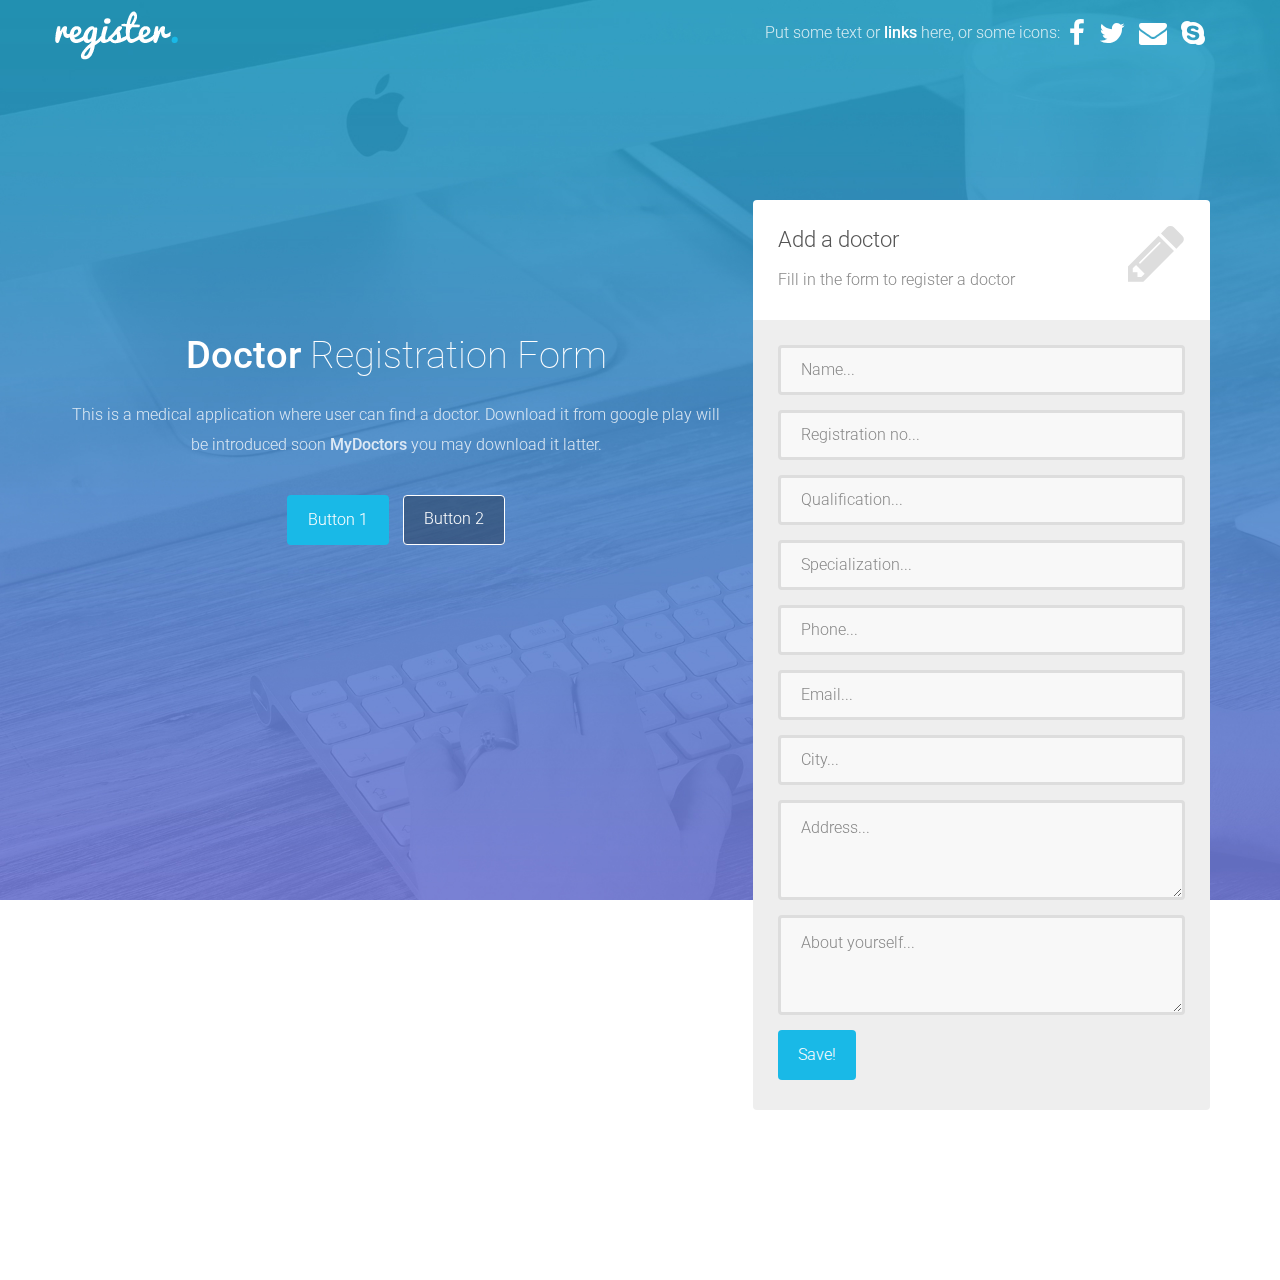
==== commit 50924346: "ajax working" ====
--- a/src/main/webapp/index.html
+++ b/src/main/webapp/index.html
@@ -1,110 +1,163 @@
-<!DOCTYPE HTML>
-<!--
-	Spectral by HTML5 UP
-	html5up.net | @n33co
-	Free for personal and commercial use under the CCA 3.0 license (html5up.net/license)
--->
-<html>
-	<head>
-		<title>My Doctor</title>
-		<meta charset="utf-8" />
-		<meta name="viewport" content="width=device-width, initial-scale=1" />
-		<!--[if lte IE 8]><script src="assets/js/ie/html5shiv.js"></script><![endif]-->
-		<link rel="stylesheet" href="assets/css/main.css" />
-		<!--[if lte IE 8]><link rel="stylesheet" href="assets/css/ie8.css" /><![endif]-->
-		<!--[if lte IE 9]><link rel="stylesheet" href="assets/css/ie9.css" /><![endif]-->
-	</head>
-	<body class="landing">
+<!DOCTYPE html>
+<html lang="en">
 
-		<!-- Page Wrapper -->
-			<div id="page-wrapper">
+    <head>
 
-				<!-- Header -->
-					<header id="header" class="alt">
-						<h1><a href="index.html">My Doctors</a></h1>
-						<nav id="nav">
-							<ul>
-								<li class="special">
-									<a href="#menu" class="menuToggle"><span>Menu</span></a>
-									<div id="menu">
-										<ul>
-											<li><a href="index.html">Home</a></li>
-											<li><a href="generic.html">Generic</a></li>
-											<li><a href="elements.html">Elements</a></li>
-											<li><a href="signup.html">Sign Up</a></li>
-											<li><a href="#">Log In</a></li>
-										</ul>
-									</div>
-								</li>
-							</ul>
-						</nav>
-					</header>
+        <meta charset="utf-8">
+        <meta http-equiv="X-UA-Compatible" content="IE=edge">
+        <meta name="viewport" content="width=device-width, initial-scale=1">
+        <title>Bootstrap Registration Form Template</title>
 
-				<!-- Banner -->
-					<section id="banner">
-						<div class="inner">
-							<h2>My Doctors</h2>
-							<p>I Book my doctor<br/>
-							</p>
-							<ul class="actions">
-								<li><a href="#" class="button special">Activate</a></li>
-							</ul>
-						</div>
-						<a href="#one" class="more scrolly">Learn More</a>
-					</section>
+        <!-- CSS -->
+        <link rel="stylesheet" href="http://fonts.googleapis.com/css?family=Roboto:400,100,300,500">
+        <link rel="stylesheet" href="assets/bootstrap/css/bootstrap.min.css">
+        <link rel="stylesheet" href="assets/font-awesome/css/font-awesome.min.css">
+		<link rel="stylesheet" href="assets/css/form-elements.css">
+        <link rel="stylesheet" href="assets/css/style.css">
 
-				<!-- One -->
-					<section id="one" class="wrapper style1 special">
-						<div class="inner">
-							<header class="major">
-								<h2>MyDoctor I find<br />
-								Helps you to find a doctor</h2>
-								<p>Not only it helps to find your doctor<br />
-								It also tracks your appointment with a doctor</p>
-							</header>
-							<ul class="features">
-								<li class="icon fa-paper-plane-o">
-									<h3>Arcu accumsan</h3>
-									<p>Augue consectetur sed interdum imperdiet et ipsum. Mauris lorem tincidunt nullam amet leo Aenean ligula consequat consequat.</p>
-								</li>
-								<li class="icon fa-headphones">
-									<h3>Mauris Imperdiet</h3>
-									<p>Augue consectetur sed interdum imperdiet et ipsum. Mauris lorem tincidunt nullam amet leo Aenean ligula consequat consequat.</p>
-								</li>
-								<li class="icon fa-heart-o">
-									<h3>Aenean Primis</h3>
-									<p>Augue consectetur sed interdum imperdiet et ipsum. Mauris lorem tincidunt nullam amet leo Aenean ligula consequat consequat.</p>
-								</li>
-								<li class="icon fa-flag-o">
-									<h3>Tortor Ut</h3>
-									<p>Augue consectetur sed interdum imperdiet et ipsum. Mauris lorem tincidunt nullam amet leo Aenean ligula consequat consequat.</p>
-								</li>
-							</ul>
-						</div>
-					</section>
+        <!-- HTML5 Shim and Respond.js IE8 support of HTML5 elements and media queries -->
+        <!-- WARNING: Respond.js doesn't work if you view the page via file:// -->
+        <!--[if lt IE 9]>
+            <script src="https://oss.maxcdn.com/libs/html5shiv/3.7.0/html5shiv.js"></script>
+            <script src="https://oss.maxcdn.com/libs/respond.js/1.4.2/respond.min.js"></script>
+        <![endif]-->
 
-				<!-- Footer -->
-					<footer id="footer">
-						<ul class="icons">
-							<li><a href="#" class="icon fa-twitter"><span class="label">Twitter</span></a></li>
-							<li><a href="#" class="icon fa-facebook"><span class="label">Facebook</span></a></li>
-							<li><a href="#" class="icon fa-envelope-o"><span class="label">Email</span></a></li>
-						</ul>
-						<ul class="copyright">
-							<li>&copy; MyDoctors</li>
-						</ul>
-					</footer>
+        <!-- Favicon and touch icons -->
+        <link rel="shortcut icon" href="assets/ico/favicon.png">
+        <link rel="apple-touch-icon-precomposed" sizes="144x144" href="assets/ico/apple-touch-icon-144-precomposed.png">
+        <link rel="apple-touch-icon-precomposed" sizes="114x114" href="assets/ico/apple-touch-icon-114-precomposed.png">
+        <link rel="apple-touch-icon-precomposed" sizes="72x72" href="assets/ico/apple-touch-icon-72-precomposed.png">
+        <link rel="apple-touch-icon-precomposed" href="assets/ico/apple-touch-icon-57-precomposed.png">
 
+    </head>
+
+    <body>
+
+		<!-- Top menu -->
+		<nav class="navbar navbar-inverse navbar-no-bg" role="navigation">
+			<div class="container">
+				<div class="navbar-header">
+					<button type="button" class="navbar-toggle collapsed" data-toggle="collapse" data-target="#top-navbar-1">
+						<span class="sr-only">Toggle navigation</span>
+						<span class="icon-bar"></span>
+						<span class="icon-bar"></span>
+						<span class="icon-bar"></span>
+					</button>
+					<a class="navbar-brand" href="index.html">Bootstrap Registration Form Template</a>
+				</div>
+				<!-- Collect the nav links, forms, and other content for toggling -->
+				<div class="collapse navbar-collapse" id="top-navbar-1">
+					<ul class="nav navbar-nav navbar-right">
+						<li>
+							<span class="li-text">
+								Put some text or
+							</span> 
+							<a href="#"><strong>links</strong></a> 
+							<span class="li-text">
+								here, or some icons: 
+							</span> 
+							<span class="li-social">
+								<a href="#"><i class="fa fa-facebook"></i></a> 
+								<a href="#"><i class="fa fa-twitter"></i></a> 
+								<a href="#"><i class="fa fa-envelope"></i></a> 
+								<a href="#"><i class="fa fa-skype"></i></a>
+							</span>
+						</li>
+					</ul>
+				</div>
 			</div>
+		</nav>
 
-		<!-- Scripts -->
-			<script src="assets/js/jquery.min.js"></script>
-			<script src="assets/js/jquery.scrollex.min.js"></script>
-			<script src="assets/js/jquery.scrolly.min.js"></script>
-			<script src="assets/js/skel.min.js"></script>
-			<script src="assets/js/util.js"></script>
-			<!--[if lte IE 8]><script src="assets/js/ie/respond.min.js"></script><![endif]-->
-			<script src="assets/js/main.js"></script>
+        <!-- Top content -->
+        <div class="top-content">
+        	
+            <div class="inner-bg">
+                <div class="container">
+                    <div class="row">
+                        <div class="col-sm-7 text">
+                            <h1><strong>Doctor</strong> Registration Form</h1>
+                            <div class="description">
+                            	<p>
+	                            	This is a medical application where user can find a doctor. 
+	                            	Download it from google play will be introduced soon <a href="http://azmind.com"><strong>MyDoctors</strong></a> you may download it latter.
+                            	</p>
+                            </div>
+                            <div class="top-big-link">
+                            	<a class="btn btn-link-1" href="#">Button 1</a>
+                            	<a class="btn btn-link-2" href="#">Button 2</a>
+                            </div>
+                        </div>
+                        <div class="col-sm-5 form-box">
+                        	<div class="form-top">
+                        		<div class="form-top-left">
+                        			<h3>Add a doctor</h3>
+                            		<p>Fill in the form to register a doctor</p>
+                        		</div>
+                        		<div class="form-top-right">
+                        			<i class="fa fa-pencil"></i>
+                        		</div>
+                            </div>
+                            <div class="form-bottom">
+			                    <form role="form" class="registration-form">
+			                    	<div class="form-group">
+			                    		<label class="sr-only" for="form-name">Name</label>
+			                        	<input type="text" name="form-name" placeholder="Name..." class="form-name form-control" id="form-name">
+			                        </div>
+			                        <div class="form-group">
+			                        	<label class="sr-only" for="form-registration">Registration no.</label>
+			                        	<input type="text" name="form-registration" placeholder="Registration no..." class="form-registration form-control" id="form-registration">
+			                        </div>
+                              		<div class="form-group">
+			                        	<label class="sr-only" for="form-qualification">Qualification</label>
+			                        	<input type="text" name="form-qualification" placeholder="Qualification..." class="form-qualification form-control" id="form-qualification">
+			                        </div>
+                              		<div class="form-group">
+			                        	<label class="sr-only" for="form-specialization">Specialization</label>
+			                        	<input type="text" name="form-specialization" placeholder="Specialization..." class="form-specialization form-control" id="form-specialization">
+			                        </div>
+                              		<div class="form-group">
+			                        	<label class="sr-only" for="form-phone">Phone</label>
+			                        	<input type="text" name="form-phone" placeholder="Phone..." class="form-phone form-control" id="form-phone">
+			                        </div>                  
+			                        <div class="form-group">
+			                        	<label class="sr-only" for="form-email">Email</label>
+			                        	<input type="text" name="form-email" placeholder="Email..." class="form-email form-control" id="form-email">
+			                        </div>
+                              		<div class="form-group">
+			                        	<label class="sr-only" for="form-city">City</label>
+			                        	<input type="text" name="form-city" placeholder="City..." class="form-city form-control" id="form-city">
+			                        </div>
+                              		<div class="form-group">
+			                        	<label class="sr-only" for="form-address">Address</label>
+			                        	<textarea name="form-address" placeholder="Address..." class="form-address form-control" id="form-address"></textarea>
+			                        </div>
+			                        <div class="form-group">
+			                        	<label class="sr-only" for="form-about-yourself">About yourself</label>
+			                        	<textarea name="form-about-yourself" placeholder="About yourself..." class="form-about-yourself form-control" id="form-about-yourself"></textarea>
+			                        </div>
+			                        <button class="btn" onclick="saveData()">Save!</button>
+			                    </form>
+		                    </div>
+                        </div>
+                    </div>
+                </div>
+            </div>
+            
+        </div>
 
-	</body>
+
+        <!-- Javascript -->
+        <script src="assets/js/jquery-1.11.1.min.js"></script>
+        <script src="assets/bootstrap/js/bootstrap.min.js"></script>
+        <script src="assets/js/jquery.backstretch.min.js"></script>
+        <script src="assets/js/retina-1.1.0.min.js"></script>
+        <script src="assets/js/scripts.js"></script>
+        <script src="assets/js/app.js"></script>
+        
+        <!--[if lt IE 10]>
+            <script src="assets/js/placeholder.js"></script>
+        <![endif]-->
+
+    </body>
+
 </html>--- a/src/main/webapp/assets/css/form-elements.css
+++ b/src/main/webapp/assets/css/form-elements.css
@@ -0,0 +1,67 @@
+
+input[type="text"], 
+textarea, 
+textarea.form-control {
+	height: 50px;
+    margin: 0;
+    padding: 0 20px;
+    vertical-align: middle;
+    background: #f8f8f8;
+    border: 3px solid #ddd;
+    font-family: 'Roboto', sans-serif;
+    font-size: 16px;
+    font-weight: 300;
+    line-height: 50px;
+    color: #888;
+    -moz-border-radius: 4px; -webkit-border-radius: 4px; border-radius: 4px;
+    -moz-box-shadow: none; -webkit-box-shadow: none; box-shadow: none;
+    -o-transition: all .3s; -moz-transition: all .3s; -webkit-transition: all .3s; -ms-transition: all .3s; transition: all .3s;
+}
+
+textarea, 
+textarea.form-control {
+	padding-top: 10px;
+	padding-bottom: 10px;
+	line-height: 30px;
+}
+
+input[type="text"]:focus, 
+textarea:focus, 
+textarea.form-control:focus {
+	outline: 0;
+	background: #fff;
+    border: 3px solid #ccc;
+    -moz-box-shadow: none; -webkit-box-shadow: none; box-shadow: none;
+}
+
+input[type="text"]:-moz-placeholder, textarea:-moz-placeholder, textarea.form-control:-moz-placeholder { color: #888; }
+input[type="text"]:-ms-input-placeholder, textarea:-ms-input-placeholder, textarea.form-control:-ms-input-placeholder { color: #888; }
+input[type="text"]::-webkit-input-placeholder, textarea::-webkit-input-placeholder, textarea.form-control::-webkit-input-placeholder { color: #888; }
+
+
+
+button.btn {
+	height: 50px;
+    margin: 0;
+    padding: 0 20px;
+    vertical-align: middle;
+    background: #19b9e7;
+    border: 0;
+    font-family: 'Roboto', sans-serif;
+    font-size: 16px;
+    font-weight: 300;
+    line-height: 50px;
+    color: #fff;
+    -moz-border-radius: 4px; -webkit-border-radius: 4px; border-radius: 4px;
+    text-shadow: none;
+    -moz-box-shadow: none; -webkit-box-shadow: none; box-shadow: none;
+    -o-transition: all .3s; -moz-transition: all .3s; -webkit-transition: all .3s; -ms-transition: all .3s; transition: all .3s;
+}
+
+button.btn:hover { opacity: 0.6; color: #fff; }
+
+button.btn:active { outline: 0; opacity: 0.6; color: #fff; -moz-box-shadow: none; -webkit-box-shadow: none; box-shadow: none; }
+
+button.btn:focus { outline: 0; opacity: 0.6; background: #19b9e7; color: #fff; }
+
+button.btn:active:focus, button.btn.active:focus { outline: 0; opacity: 0.6; background: #19b9e7; color: #fff; }
--- a/src/main/webapp/assets/css/style.css
+++ b/src/main/webapp/assets/css/style.css
@@ -0,0 +1,231 @@
+
+body {
+    font-family: 'Roboto', sans-serif;
+    font-size: 16px;
+    font-weight: 300;
+    color: #888;
+    line-height: 30px;
+    text-align: center;
+}
+
+strong { font-weight: 500; }
+
+a, a:hover, a:focus {
+	color: #19b9e7;
+	text-decoration: none;
+    -o-transition: all .3s; -moz-transition: all .3s; -webkit-transition: all .3s; -ms-transition: all .3s; transition: all .3s;
+}
+
+h1, h2 {
+	margin-top: 10px;
+	font-size: 38px;
+    font-weight: 100;
+    color: #555;
+    line-height: 50px;
+}
+
+h3 {
+	font-size: 22px;
+    font-weight: 300;
+    color: #555;
+    line-height: 30px;
+}
+
+img { max-width: 100%; }
+
+.medium-paragraph {
+	font-size: 18px;
+	line-height: 32px;
+}
+
+.blue { color: #19b9e7; }
+
+::-moz-selection { background: #19b9e7; color: #fff; text-shadow: none; }
+::selection { background: #19b9e7; color: #fff; text-shadow: none; }
+
+
+.btn-link-1 {
+	display: inline-block;
+	height: 50px;
+	margin: 0 5px;
+	padding: 16px 20px 0 20px;
+	background: #19b9e7;
+	font-size: 16px;
+    font-weight: 300;
+    line-height: 16px;
+    color: #fff;
+    -moz-border-radius: 4px; -webkit-border-radius: 4px; border-radius: 4px;
+}
+.btn-link-1:hover, .btn-link-1:focus, .btn-link-1:active { outline: 0; opacity: 0.6; color: #fff; }
+
+.btn-link-2 {
+	display: inline-block;
+	height: 50px;
+	margin: 0 5px;
+	padding: 15px 20px 0 20px;
+	background: rgba(0, 0, 0, 0.3);
+	border: 1px solid #fff;
+	font-size: 16px;
+    font-weight: 300;
+    line-height: 16px;
+    color: #fff;
+    -moz-border-radius: 4px; -webkit-border-radius: 4px; border-radius: 4px;
+}
+.btn-link-2:hover, .btn-link-2:focus, 
+.btn-link-2:active, .btn-link-2:active:focus { outline: 0; opacity: 0.6; background: rgba(0, 0, 0, 0.3); color: #fff; }
+
+
+/***** Top menu *****/
+
+.navbar {
+	padding-top: 10px;
+	background: #333;
+	background: rgba(51, 51, 51, 0.3);
+	border: 0;
+	-o-transition: all .3s; -moz-transition: all .3s; -webkit-transition: all .3s; -ms-transition: all .3s; transition: all .3s;
+}
+.navbar.navbar-no-bg { background: none; }
+
+ul.navbar-nav {
+	font-size: 16px;
+	color: #fff;
+}
+
+.navbar-inverse ul.navbar-nav li { padding-top: 8px; padding-bottom: 8px; }
+
+.navbar-inverse ul.navbar-nav li .li-text { opacity: 0.8; }
+
+.navbar-inverse ul.navbar-nav li a { display: inline; padding: 0; color: #fff; }
+.navbar-inverse ul.navbar-nav li a:hover { color: #fff; opacity: 1; border-bottom: 1px dotted #fff; }
+.navbar-inverse ul.navbar-nav li a:focus { color: #fff; outline: 0; opacity: 1; border-bottom: 1px dotted #fff; }
+
+.navbar-inverse ul.navbar-nav li .li-social a {
+	margin: 0 5px;
+	font-size: 28px;
+	vertical-align: middle;
+}
+.navbar-inverse ul.navbar-nav li .li-social a:hover, 
+.navbar-inverse ul.navbar-nav li .li-social a:focus { border: 0; color: #19b9e7; }
+
+.navbar-brand {
+	width: 123px;
+	background: url(../img/logo.png) left center no-repeat;
+	text-indent: -99999px;
+}
+
+
+/***** Top content *****/
+
+.inner-bg {
+    padding: 120px 0 170px 0;
+}
+
+.top-content .text {
+	padding-top: 120px;
+	color: #fff;
+}
+
+.top-content .text h1 { color: #fff; }
+
+.top-content .description {
+	margin: 20px 0 10px 0;
+}
+
+.top-content .description p { opacity: 0.8; }
+
+.top-content .description a {
+	color: #fff;
+}
+.top-content .description a:hover, 
+.top-content .description a:focus { border-bottom: 1px dotted #fff; }
+
+.top-content .top-big-link {
+	margin-top: 35px;
+}
+
+.form-top {
+	overflow: hidden;
+	padding: 0 25px 15px 25px;
+	background: #fff;
+	-moz-border-radius: 4px 4px 0 0; -webkit-border-radius: 4px 4px 0 0; border-radius: 4px 4px 0 0;
+	text-align: left;
+}
+
+.form-top-left {
+	float: left;
+	width: 75%;
+	padding-top: 25px;
+}
+
+.form-top-left h3 { margin-top: 0; }
+
+.form-top-right {
+	float: left;
+	width: 25%;
+	padding-top: 5px;
+	font-size: 66px;
+	color: #ddd;
+	line-height: 100px;
+	text-align: right;
+}
+
+.form-bottom {
+	padding: 25px 25px 30px 25px;
+	background: #eee;
+	-moz-border-radius: 0 0 4px 4px; -webkit-border-radius: 0 0 4px 4px; border-radius: 0 0 4px 4px;
+	text-align: left;
+}
+
+.form-bottom form textarea {
+	height: 100px;
+}
+
+.form-bottom form .input-error {
+	border-color: #19b9e7;
+}
+
+
+/***** Media queries *****/
+
+@media (min-width: 992px) and (max-width: 1199px) {}
+
+@media (min-width: 768px) and (max-width: 991px) {}
+
+@media (max-width: 767px) {
+	
+	.navbar { padding-top: 0; }
+	.navbar.navbar-no-bg { background: #333; background: rgba(51, 51, 51, 0.9); }
+	.navbar-brand { height: 60px; margin-left: 15px; }
+	.navbar-collapse { border: 0; }
+	.navbar-toggle { margin-top: 12px; }
+	
+	.inner-bg { padding: 60px 0 110px 0; }
+	.top-content .text { padding-top: 0; padding-bottom: 60px; }
+	.top-content .top-big-link { margin-top: 25px; }
+	.top-content .top-big-link a.btn { margin-top: 10px; }
+
+}
+
+@media (max-width: 415px) {
+	
+	h1, h2 { font-size: 32px; }
+
+}
+
+
+/* Retina-ize images/icons */
+
+@media
+only screen and (-webkit-min-device-pixel-ratio: 2),
+only screen and (   min--moz-device-pixel-ratio: 2),
+only screen and (     -o-min-device-pixel-ratio: 2/1),
+only screen and (        min-device-pixel-ratio: 2),
+only screen and (                min-resolution: 192dpi),
+only screen and (                min-resolution: 2dppx) {
+	
+	/* logo */
+    .navbar-brand {
+    	background-image: url(../img/logo@2x.png) !important; background-repeat: no-repeat !important; background-size: 123px 49px !important;
+    }
+	
+}
